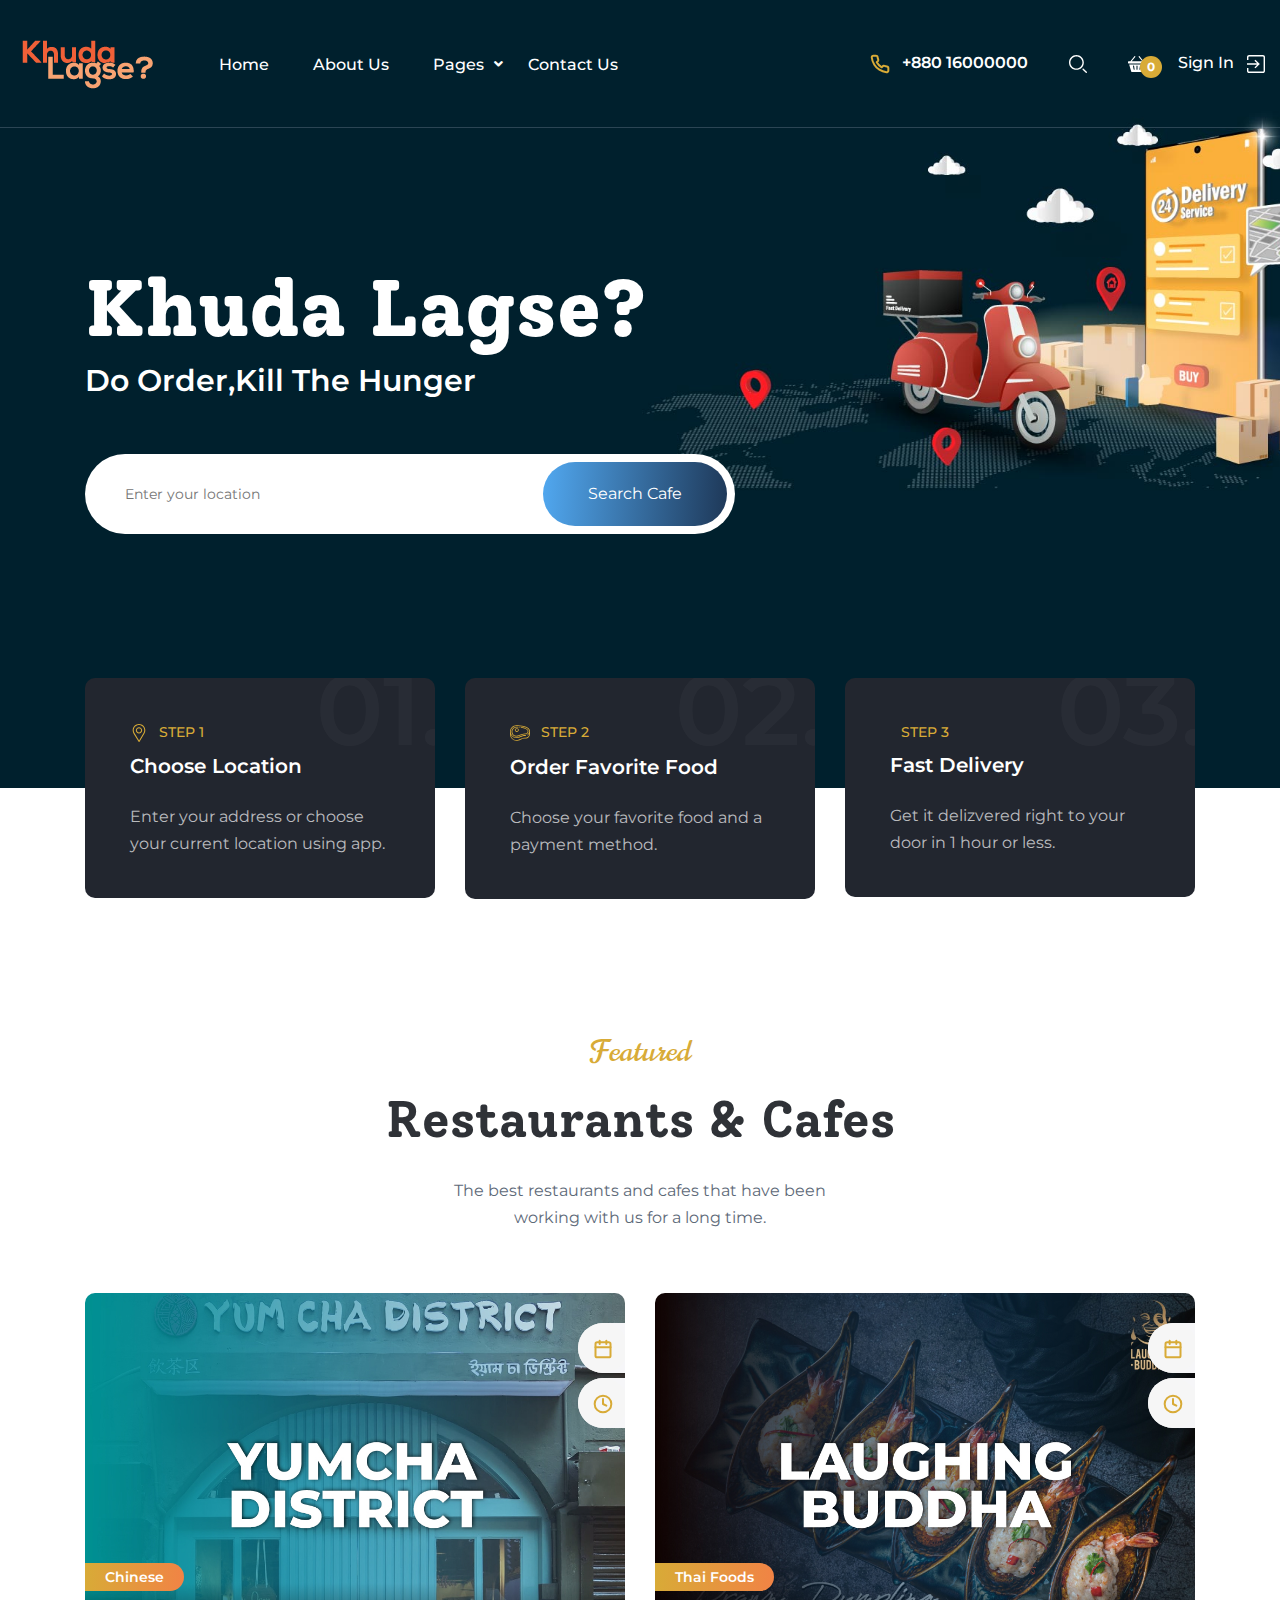
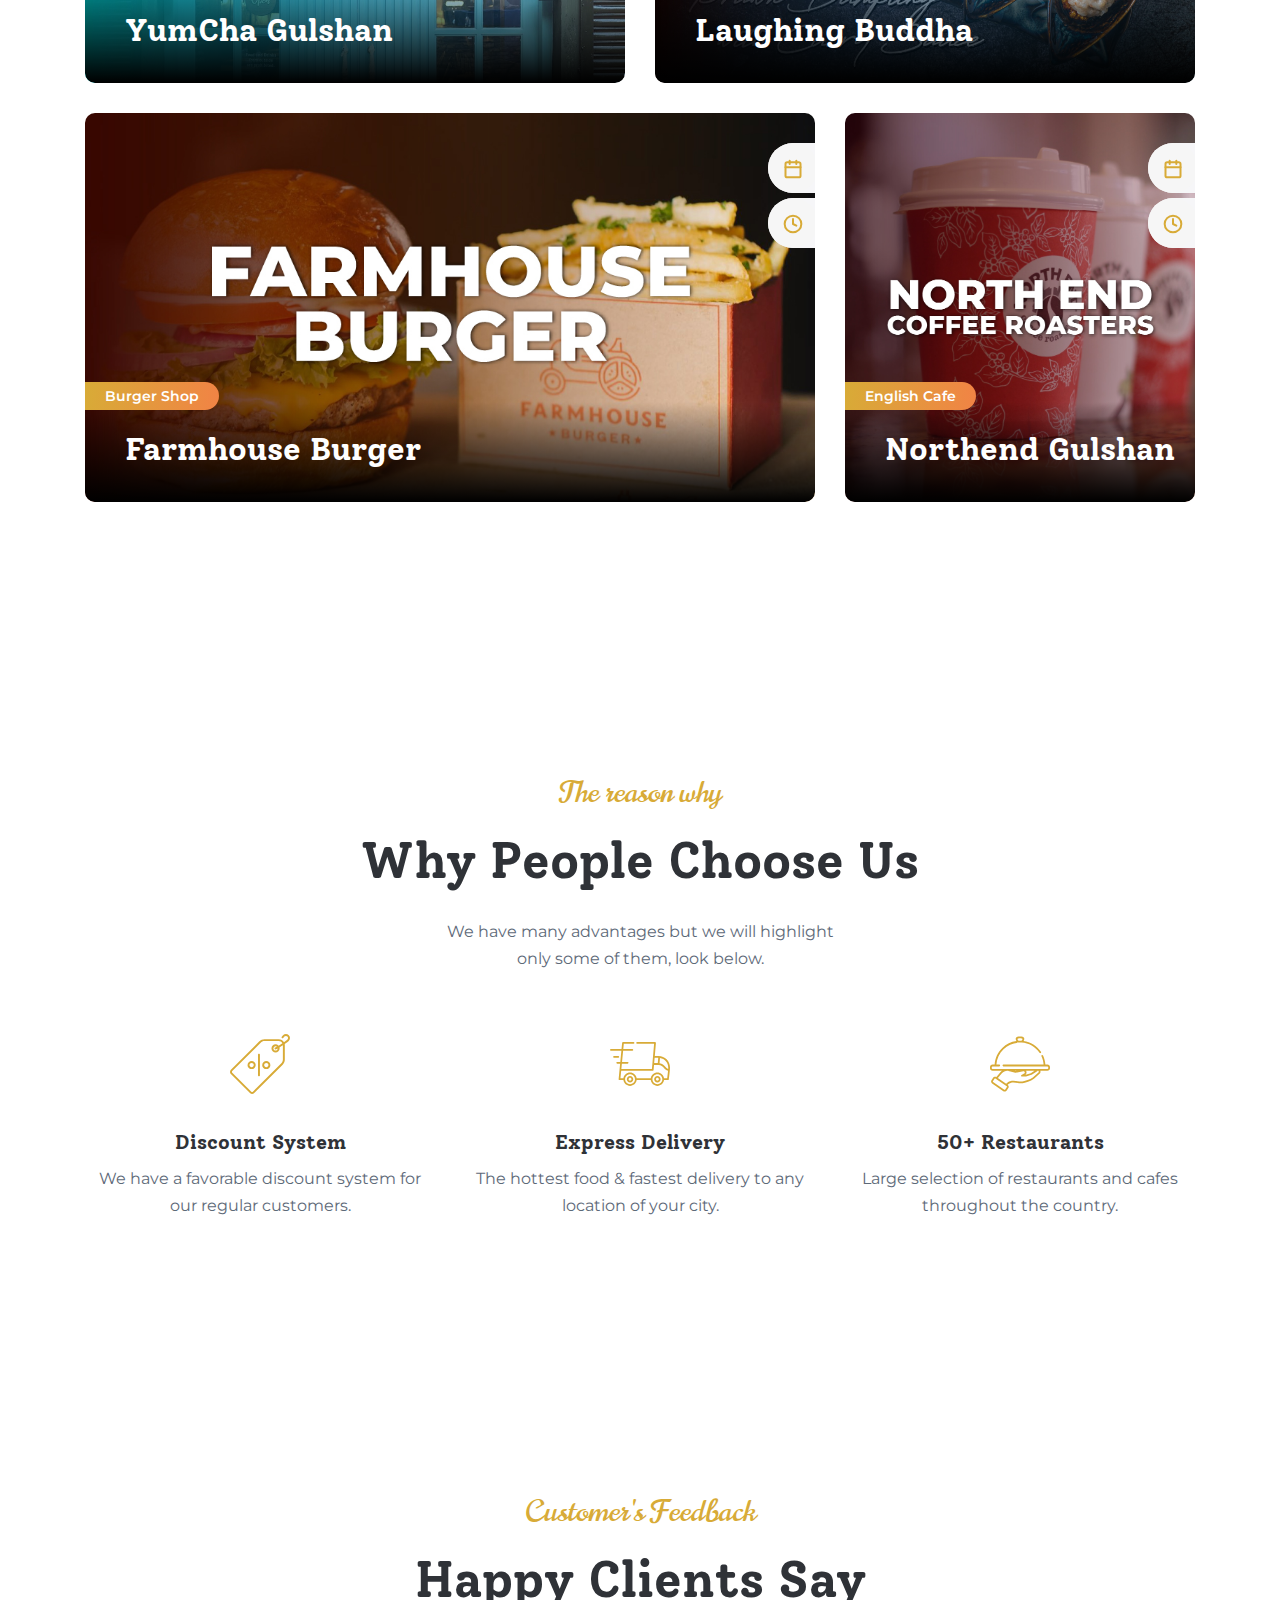
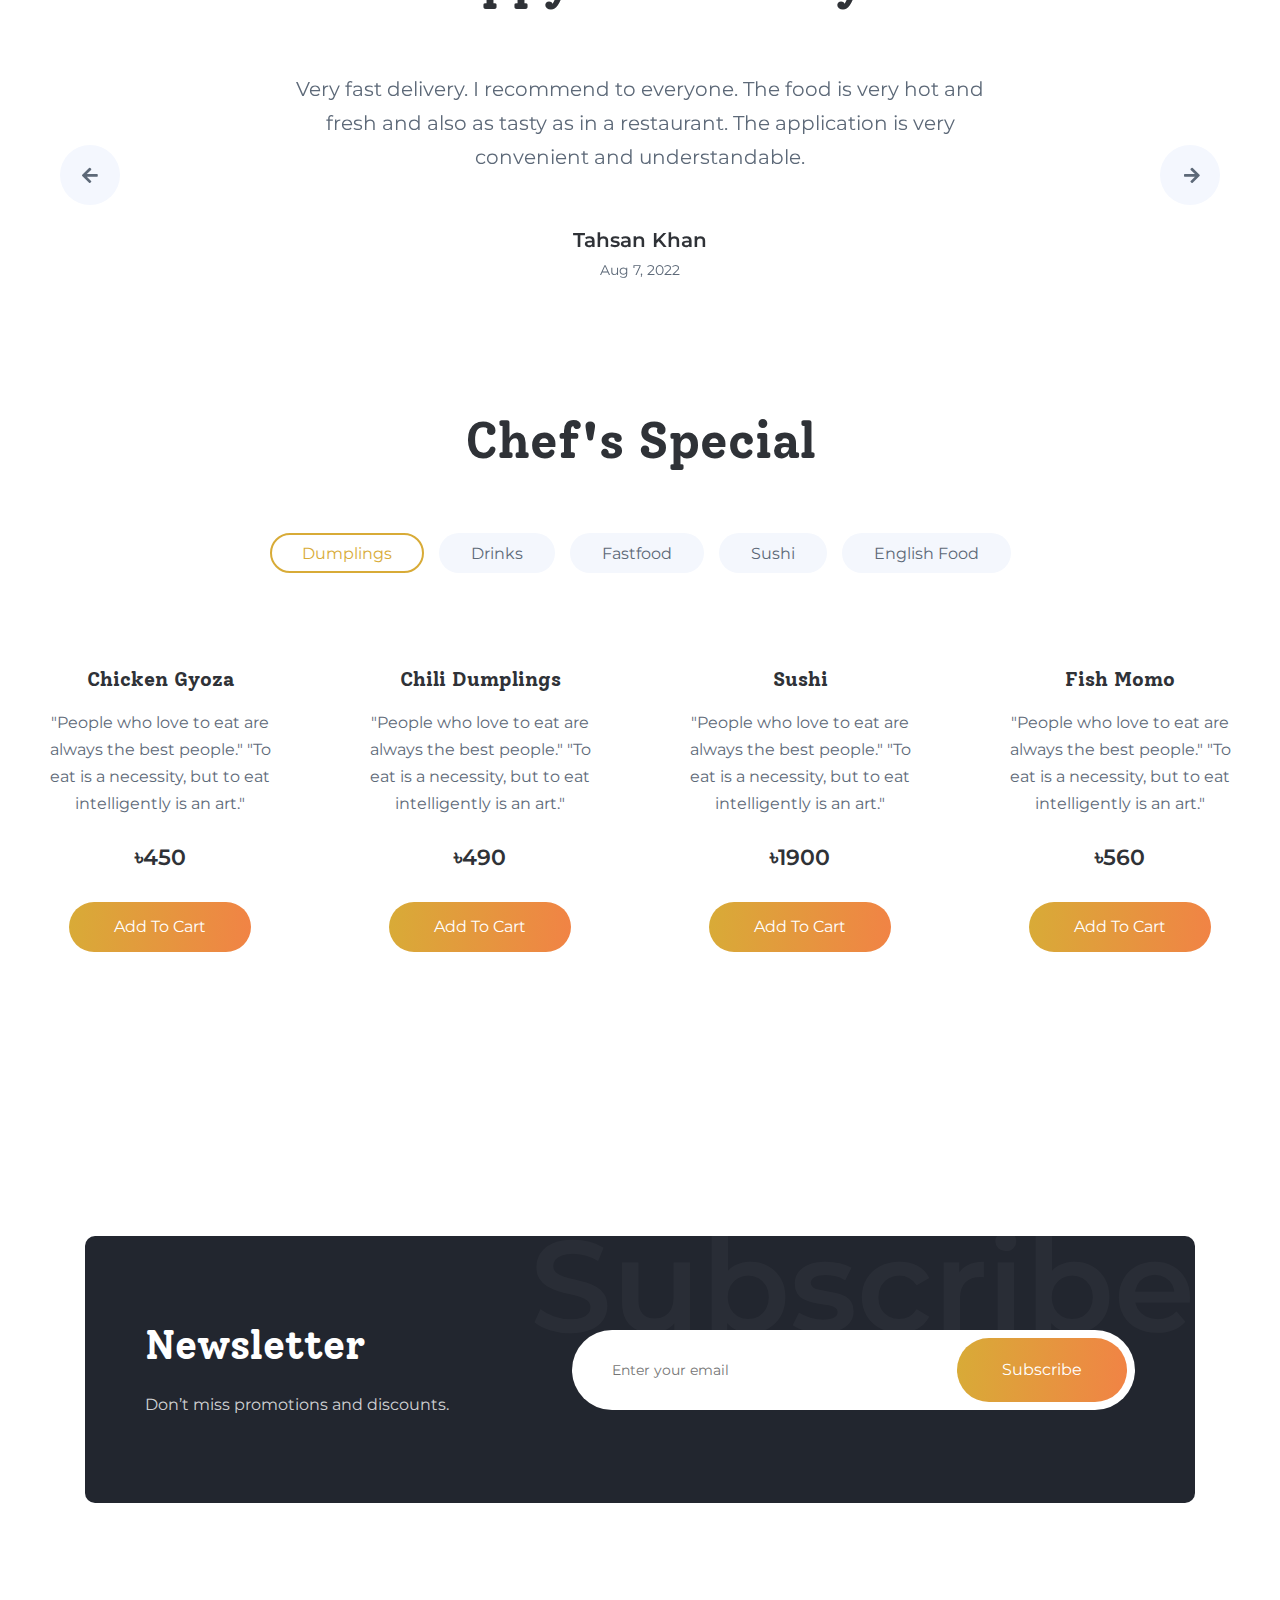
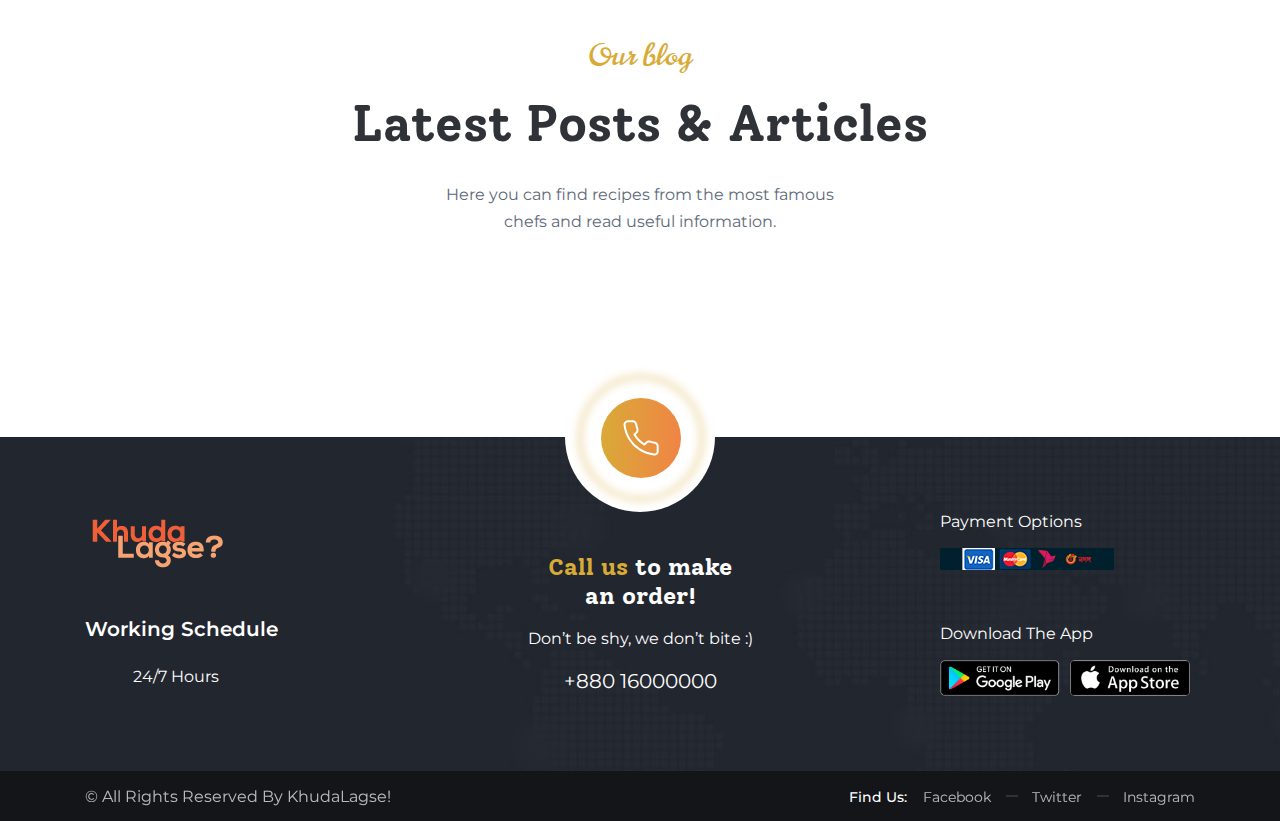
==== index.html @ 6e649bfa "first commit" ====
<!doctype html>
<html lang="en">

<head>
    <meta charset="utf-8">
    <meta http-equiv="x-ua-compatible" content="ie=edge">
    <title>KhudaLagse</title>
    <meta name="keywords" content="" />
    <meta name="viewport" content="width=device-width, initial-scale=1, shrink-to-fit=no">
    <link rel="icon" href="assets/images/favicon.png">
    <link rel="stylesheet" type="text/css" href="assets/css/all.min.css">
    <link rel="stylesheet" type="text/css" href="assets/css/animate.min.css">
    <link rel="stylesheet" type="text/css" href="assets/js/lib/slick/slick.css">
    <link rel="stylesheet" type="text/css" href="assets/js/lib/slick/slick-theme.css">
    <link rel="stylesheet" type="text/css" href="assets/css/flaticon.css">
    <link rel="stylesheet" type="text/css" href="assets/css/style.css">
    <link rel="stylesheet" type="text/css" href="assets/css/responsive.css">
</head>

<body>

    <div class="page-loading">
        <img src="assets/images/loader.gif" alt="" />
    </div>
    <!--page-loading end-->

    <div class="wrapper">

        <header>
            <div class="container-fluid">
                <div class="header-content d-flex flex-wrap align-items-center">
                    <div class="logo">
                        <a href="index.html" title="">
                            <img src="assets/images/logo.png" alt="">
                        </a>
                    </div>
                    <!--logo end-->
                    <nav>
                        <ul>
                            <li><a class="active" href="index.html" title="">Home</a></li>
                            <li><a href="about.html" title="">About Us</a></li>
                            <li><a href="#" title="">Pages</a>
                                <ul>
                                    <li><a href="restaurants.html" title="">Restaurants</a></li>
                                    <li><a href="restaurant-details.html" title="">Restaurant detail</a></li>
                                    <li><a href="cart.html" title="">Cart</a></li>
                                    <li><a href="checkout.html" title="">Checkout</a></li>
                                    <li><a href="faqs.html" title="">FAQs</a></li>
                                </ul>
                            </li>

                            <li><a href="contact.html" title="">Contact Us</a></li>
                        </ul>
                    </nav>
                    <!--navigation end-->
                    <div class="menu-btn">
                        <span class="bar1"></span>
                        <span class="bar2"></span>
                        <span class="bar3"></span>
                    </div>
                    <!--menu-bar end-->
                    <ul class="oth-lnks ml-auto">
                        <li><img src="assets/images/icons/phone.svg" alt="">+880 16000000</li>
                        <li><a href="#" title="" class="search-icon"><img src="assets/images/icons/search.svg"
                                    alt=""></a></li>
                        <li><a href="#" title="" class="cart-ico"><img src="assets/images/icons/cart.svg"
                                    alt=""></a><span class="cart-item-num">0</span></li>
                        <li><a href="sign-in.html" title="" class="cart-ico">Sign in <img
                                    src="assets/images/icons/sign-in.svg" alt=""></a></li>
                    </ul>
                    <!--oth-lnks end-->
                </div>
                <!--header-content end-->
                <div class="search-bar">
                    <div class="container">
                        <form>
                            <input type="text" name="search" placeholder="Search">
                        </form>
                    </div>
                </div>
                <!--search-bar end-->
            </div>
        </header>
        <!--header end-->

        <div class="responsive-mobile-menu">
            <ul>
                <li><a class="active" href="index.html" title="">Home</a></li>
                <li><a href="about.html" title="">About Us</a></li>
                <li><a href="#" title="">Pages</a>
                    <ul>
                        <li><a href="restaurants.html" title="">Restaurants</a></li>
                        <li><a href="restaurant-details.html" title="">Restaurant detail</a></li>
                        <li><a href="cart.html" title="">Cart</a></li>
                        <li><a href="checkout.html" title="">Checkout</a></li>
                        <li><a href="profile.html" title="">My profile</a></li>
                        <li><a href="faqs.html" title="">FAQs</a></li>
                        <li><a href="testimonials.html" title="">Testimonials</a></li>
                        <li><a href="404.html" title="">404</a></li>
                    </ul>
                </li>

                <li><a href="contact.html" title="">Contact Us</a></li>
            </ul>
        </div>
        <!--responsive-mobile-menu end-->

        <section class="main-banner">
            <div class="container">
                <div class="banner-text">
                    <h2>Khuda Lagse?</h2>
                    <span class="semi-bold text-capitalize">Do order,Kill the hunger</span>
                    <form>
                        <input type="text" name="location" class="half-radius" placeholder="Enter your location">
                        <button type="submit" class="btn-default">Search Cafe<span></span></button>
                    </form>
                </div>
                <!--banner-text end-->
            </div>
        </section>
        <!--main-banner end-->

        <section class="services-section">
            <div class="container">
                <div class="services-sec">
                    <div class="row">
                        <div class="col-lg-4 col-md-6 col-sm-6">
                            <div class="service">
                                <h2 class="semi-bold">01.</h2>
                                <span class="text-uppercase"><img src="assets/images/icons/location.svg" alt="">Step
                                    1</span>
                                <h4 class="semi-bold text-capitalize"><a href="#" title="">Choose Location</a></h4>
                                <p>Enter your address or choose your current location using app. </p>
                            </div>
                            <!--service end-->
                        </div>
                        <div class="col-lg-4 col-md-6 col-sm-6">
                            <div class="service">
                                <h2 class="semi-bold">02.</h2>
                                <span class="text-uppercase"><img src="assets/images/icons/meat.svg" alt="">Step
                                    2</span>
                                <h4 class="semi-bold text-capitalize"><a href="#" title="">Order favorite food</a></h4>
                                <p>Choose your favorite food and a payment method.</p>
                            </div>
                            <!--service end-->
                        </div>
                        <div class="col-lg-4 col-md-6 col-sm-6">
                            <div class="service">
                                <h2 class="semi-bold">03.</h2>
                                <span class="text-uppercase"><img src="assets/images/icons/box.svg" alt="">Step 3</span>
                                <h4 class="semi-bold text-capitalize"><a href="#" title="">fast Delivery</a></h4>
                                <p>Get it delizvered right to your door in 1 hour or less.</p>
                            </div>
                            <!--service end-->
                        </div>
                    </div>
                </div>
                <!--services end-->
            </div>
        </section>
        <!--services section end-->

        <section class="sec-block pb-0">
            <div class="container">
                <div class="section-title text-center">
                    <span>Featured</span>
                    <h2 class="text-capitalize">restaurants & Cafes</h2>
                    <p class="mx-auto">The best restaurants and cafes that have been working with us for a long time.
                    </p>
                </div>
                <!--sec-title end-->
                <div class="featured-sec">
                    <div class="row mb-70">
                        <div class="col-md-6">
                            <div class="featured-item">
                                <img src="assets/images/Resturnts/YumCha.jpg" alt="" class="w-100">
                                <ul class="ftz">
                                    <li>
                                        <span>
                                            <svg width="20" height="20" viewBox="0 0 20 20" fill="none"
                                                xmlns="http://www.w3.org/2000/svg">
                                                <path
                                                    d="M15.8333 3.33337H4.16667C3.24619 3.33337 2.5 4.07957 2.5 5.00004V16.6667C2.5 17.5872 3.24619 18.3334 4.16667 18.3334H15.8333C16.7538 18.3334 17.5 17.5872 17.5 16.6667V5.00004C17.5 4.07957 16.7538 3.33337 15.8333 3.33337Z"
                                                    stroke="#D8AB37" stroke-width="2" stroke-linecap="round"
                                                    stroke-linejoin="round" />
                                                <path d="M2.5 8.33337H17.5" stroke="#D8AB37" stroke-width="2"
                                                    stroke-linecap="round" stroke-linejoin="round" />
                                                <path d="M13.3333 1.66663V4.99996" stroke="#D8AB37" stroke-width="2"
                                                    stroke-linecap="round" stroke-linejoin="round" />
                                                <path d="M6.66669 1.66663V4.99996" stroke="#D8AB37" stroke-width="2"
                                                    stroke-linecap="round" stroke-linejoin="round" />
                                            </svg>
                                        </span>
                                        Monday - Sunday
                                    </li>
                                    <li>
                                        <span>
                                            <svg width="20" height="20" viewBox="0 0 20 20" fill="none"
                                                xmlns="http://www.w3.org/2000/svg">
                                                <path
                                                    d="M10 18.3333C14.6024 18.3333 18.3334 14.6023 18.3334 9.99996C18.3334 5.39759 14.6024 1.66663 10 1.66663C5.39765 1.66663 1.66669 5.39759 1.66669 9.99996C1.66669 14.6023 5.39765 18.3333 10 18.3333Z"
                                                    stroke="#D8AB37" stroke-width="2" stroke-linecap="round"
                                                    stroke-linejoin="round" />
                                                <path d="M10 5V10L13.3333 11.6667" stroke="#D8AB37" stroke-width="2"
                                                    stroke-linecap="round" stroke-linejoin="round" />
                                            </svg>
                                        </span>
                                        9:00am - 11:00pm
                                    </li>
                                </ul>
                                <div class="feat-optz">
                                    <span class="text-capitalize">Chinese</span>
                                    <h2 class="text-capitalize"><a href="restaurant-details.html" title="">YumCha
                                            Gulshan</a></h2>
                                </div>
                            </div>
                            <!--featured-item end-->
                        </div>
                        <div class="col-md-6">
                            <div class="featured-item">
                                <img src="assets/images/Resturnts/Laughing-Buddha.jpg" alt="" class="w-100">
                                <ul class="ftz">
                                    <li>
                                        <span>
                                            <svg width="20" height="20" viewBox="0 0 20 20" fill="none"
                                                xmlns="http://www.w3.org/2000/svg">
                                                <path
                                                    d="M15.8333 3.33337H4.16667C3.24619 3.33337 2.5 4.07957 2.5 5.00004V16.6667C2.5 17.5872 3.24619 18.3334 4.16667 18.3334H15.8333C16.7538 18.3334 17.5 17.5872 17.5 16.6667V5.00004C17.5 4.07957 16.7538 3.33337 15.8333 3.33337Z"
                                                    stroke="#D8AB37" stroke-width="2" stroke-linecap="round"
                                                    stroke-linejoin="round" />
                                                <path d="M2.5 8.33337H17.5" stroke="#D8AB37" stroke-width="2"
                                                    stroke-linecap="round" stroke-linejoin="round" />
                                                <path d="M13.3333 1.66663V4.99996" stroke="#D8AB37" stroke-width="2"
                                                    stroke-linecap="round" stroke-linejoin="round" />
                                                <path d="M6.66669 1.66663V4.99996" stroke="#D8AB37" stroke-width="2"
                                                    stroke-linecap="round" stroke-linejoin="round" />
                                            </svg>
                                        </span>
                                        Monday - Sunday
                                    </li>
                                    <li>
                                        <span>
                                            <svg width="20" height="20" viewBox="0 0 20 20" fill="none"
                                                xmlns="http://www.w3.org/2000/svg">
                                                <path
                                                    d="M10 18.3333C14.6024 18.3333 18.3334 14.6023 18.3334 9.99996C18.3334 5.39759 14.6024 1.66663 10 1.66663C5.39765 1.66663 1.66669 5.39759 1.66669 9.99996C1.66669 14.6023 5.39765 18.3333 10 18.3333Z"
                                                    stroke="#D8AB37" stroke-width="2" stroke-linecap="round"
                                                    stroke-linejoin="round" />
                                                <path d="M10 5V10L13.3333 11.6667" stroke="#D8AB37" stroke-width="2"
                                                    stroke-linecap="round" stroke-linejoin="round" />
                                            </svg>
                                        </span>
                                        9:00am - 11:00pm
                                    </li>
                                </ul>
                                <div class="feat-optz">
                                    <span class="text-capitalize">Thai Foods</span>
                                    <h2 class="text-capitalize"><a href="restaurant-details.html" title="">Laughing
                                            Buddha </a></h2>
                                </div>
                            </div>
                            <!--featured-item end-->
                        </div>
                        <div class="col-md-8">
                            <div class="featured-item">
                                <img src="assets/images/Resturnts/FARMHOUSE.jpg" alt="" class="w-100">
                                <ul class="ftz">
                                    <li>
                                        <span>
                                            <svg width="20" height="20" viewBox="0 0 20 20" fill="none"
                                                xmlns="http://www.w3.org/2000/svg">
                                                <path
                                                    d="M15.8333 3.33337H4.16667C3.24619 3.33337 2.5 4.07957 2.5 5.00004V16.6667C2.5 17.5872 3.24619 18.3334 4.16667 18.3334H15.8333C16.7538 18.3334 17.5 17.5872 17.5 16.6667V5.00004C17.5 4.07957 16.7538 3.33337 15.8333 3.33337Z"
                                                    stroke="#D8AB37" stroke-width="2" stroke-linecap="round"
                                                    stroke-linejoin="round" />
                                                <path d="M2.5 8.33337H17.5" stroke="#D8AB37" stroke-width="2"
                                                    stroke-linecap="round" stroke-linejoin="round" />
                                                <path d="M13.3333 1.66663V4.99996" stroke="#D8AB37" stroke-width="2"
                                                    stroke-linecap="round" stroke-linejoin="round" />
                                                <path d="M6.66669 1.66663V4.99996" stroke="#D8AB37" stroke-width="2"
                                                    stroke-linecap="round" stroke-linejoin="round" />
                                            </svg>
                                        </span>
                                        Monday - Sunday
                                    </li>
                                    <li>
                                        <span>
                                            <svg width="20" height="20" viewBox="0 0 20 20" fill="none"
                                                xmlns="http://www.w3.org/2000/svg">
                                                <path
                                                    d="M10 18.3333C14.6024 18.3333 18.3334 14.6023 18.3334 9.99996C18.3334 5.39759 14.6024 1.66663 10 1.66663C5.39765 1.66663 1.66669 5.39759 1.66669 9.99996C1.66669 14.6023 5.39765 18.3333 10 18.3333Z"
                                                    stroke="#D8AB37" stroke-width="2" stroke-linecap="round"
                                                    stroke-linejoin="round" />
                                                <path d="M10 5V10L13.3333 11.6667" stroke="#D8AB37" stroke-width="2"
                                                    stroke-linecap="round" stroke-linejoin="round" />
                                            </svg>
                                        </span>
                                        9:00am - 11:00pm
                                    </li>
                                </ul>
                                <div class="feat-optz">
                                    <span class="text-capitalize">Burger Shop</span>
                                    <h2 class="text-capitalize"><a href="restaurant-details.html" title="">Farmhouse
                                            Burger
                                        </a></h2>
                                </div>
                            </div>
                            <!--featured-item end-->
                        </div>
                        <div class="col-md-4">
                            <div class="featured-item">
                                <img src="assets/images/Resturnts/NORTH-END.jpg" alt="" class="w-100">
                                <ul class="ftz">
                                    <li>
                                        <span>
                                            <svg width="20" height="20" viewBox="0 0 20 20" fill="none"
                                                xmlns="http://www.w3.org/2000/svg">
                                                <path
                                                    d="M15.8333 3.33337H4.16667C3.24619 3.33337 2.5 4.07957 2.5 5.00004V16.6667C2.5 17.5872 3.24619 18.3334 4.16667 18.3334H15.8333C16.7538 18.3334 17.5 17.5872 17.5 16.6667V5.00004C17.5 4.07957 16.7538 3.33337 15.8333 3.33337Z"
                                                    stroke="#D8AB37" stroke-width="2" stroke-linecap="round"
                                                    stroke-linejoin="round" />
                                                <path d="M2.5 8.33337H17.5" stroke="#D8AB37" stroke-width="2"
                                                    stroke-linecap="round" stroke-linejoin="round" />
                                                <path d="M13.3333 1.66663V4.99996" stroke="#D8AB37" stroke-width="2"
                                                    stroke-linecap="round" stroke-linejoin="round" />
                                                <path d="M6.66669 1.66663V4.99996" stroke="#D8AB37" stroke-width="2"
                                                    stroke-linecap="round" stroke-linejoin="round" />
                                            </svg>
                                        </span>
                                        Monday - Sunday
                                    </li>
                                    <li>
                                        <span>
                                            <svg width="20" height="20" viewBox="0 0 20 20" fill="none"
                                                xmlns="http://www.w3.org/2000/svg">
                                                <path
                                                    d="M10 18.3333C14.6024 18.3333 18.3334 14.6023 18.3334 9.99996C18.3334 5.39759 14.6024 1.66663 10 1.66663C5.39765 1.66663 1.66669 5.39759 1.66669 9.99996C1.66669 14.6023 5.39765 18.3333 10 18.3333Z"
                                                    stroke="#D8AB37" stroke-width="2" stroke-linecap="round"
                                                    stroke-linejoin="round" />
                                                <path d="M10 5V10L13.3333 11.6667" stroke="#D8AB37" stroke-width="2"
                                                    stroke-linecap="round" stroke-linejoin="round" />
                                            </svg>
                                        </span>
                                        9:00am - 11:00pm
                                    </li>
                                </ul>
                                <div class="feat-optz">
                                    <span class="text-capitalize">English Cafe</span>
                                    <h2 class="text-capitalize"><a href="restaurant-details.html" title="">Northend
                                            Gulshan </a></h2>
                                </div>
                            </div>
                            <!--featured-item end-->
                        </div>
                    </div>
                    <div class="row text-center">
                        <div class="col-12">
                            <a href="restaurants.html" title="" class="btn-default">View all list <span></span></a>
                        </div>
                    </div>
                </div>
                <!--featured-sec end-->
            </div>
        </section>
        <!--featured-section end-->

        <section class="sec-block">
            <div class="container">
                <div class="section-title text-center">
                    <span>The reason why </span>
                    <h2 class="text-capitalize">why people choose us</h2>
                    <p class="mx-auto">We have many advantages but we will highlight only some of them, look below.</p>
                </div>
                <!--sec-title end-->
                <div class="our-proptz text-center">
                    <div class="row">
                        <div class="col-md-4 col-sm-6">
                            <div class="proptz">
                                <div class="propt-icon">
                                    <img src="assets/images/icons/discount.svg" alt="">
                                </div>
                                <h3 class="semi-bold text-capitalize">discount system</h3>
                                <p>We have a favorable discount system for our regular customers.</p>
                            </div>
                            <!--proptz end-->
                        </div>
                        <div class="col-md-4 col-sm-6">
                            <div class="proptz">
                                <div class="propt-icon">
                                    <img src="assets/images/icons/delivery.svg" alt="">
                                </div>
                                <h3 class="semi-bold text-capitalize">Express Delivery</h3>
                                <p>The hottest food & fastest delivery to any location of your city.</p>
                            </div>
                            <!--proptz end-->
                        </div>
                        <div class="col-md-4 col-sm-6">
                            <div class="proptz">
                                <div class="propt-icon">
                                    <img src="assets/images/icons/food.svg" alt="">
                                </div>
                                <h3 class="semi-bold text-capitalize">50+ restaurants</h3>
                                <p>Large selection of restaurants and cafes throughout the country.</p>
                            </div>
                            <!--proptz end-->
                        </div>
                    </div>
                </div>
                <!--our-proptz end-->
            </div>
        </section>
        <!--our-proptz-section end-->



        <section class="sec-block pb-0">
            <div class="container">
                <div class="section-title text-center">
                    <span>Customer's Feedback </span>
                    <h2 class="text-capitalize">happy clients say</h2>
                </div>
                <!--sec-title end-->
                <div class="testimonials text-center">
                    <div class="testimonial-slide">
                        <p>Very fast delivery. I recommend to everyone. The food is very hot and fresh and also as tasty
                            as in a restaurant. The application is very convenient and understandable.</p>
                        <div class="testimonial-by">
                            <img src="/html/assets/images/Feedback/Tahsan.jpg" alt="">
                            <h4 class="text-capitalize semi-bold">Tahsan Khan</h4>
                            <span>Aug 7, 2022</span>
                        </div>
                    </div>
                    <!--testimonial-slide end-->
                    <div class="testimonial-slide">
                        <p>Very fast delivery. I recommend to everyone. The food is very hot and fresh and also as tasty
                            as in a restaurant. The application is very convenient and understandable.</p>
                        <div class="testimonial-by">
                            <img src="/html/assets/images/Feedback/elon.jpg" alt="">
                            <h4 class="text-capitalize semi-bold">Elon Musk</h4>
                            <span>Aug 2, 2022</span>
                        </div>
                    </div>
                    <!--testimonial-slide end-->
                    <div class="testimonial-slide">
                        <p>Very fast delivery. I recommend to everyone. The food is very hot and fresh and also as tasty
                            as in a restaurant. The application is very convenient and understandable.</p>
                        <div class="testimonial-by">
                            <img src="/html/assets/images/Feedback/food ranger.jpg" alt="">
                            <h4 class="text-capitalize semi-bold">Food Ranger</h4>
                            <span>Aug 1, 2022</span>
                        </div>
                    </div>
                    <!--testimonial-slide end-->
                </div>
                <!--testimonials end-->
            </div>
        </section>

        <section class="sec-block">
            <div class="container-fluid">
                <div class="section-title text-center">

                    <h2 class="text-capitalize">Chef's Special</h2>
                </div>
                <!--sec-title end-->
                <div class="popular-dishes text-center">
                    <div class="options">
                        <div class="option-isotop">
                            <ul id="filter" class="option-set filters-nav" data-option-key="filter">
                                <li><a class="selected" data-option-value=".meat">Dumplings</a></li>
                                <li><a data-option-value=".pizza">Drinks</a></li>
                                <li><a data-option-value=".fastfood">Fastfood</a></li>
                                <li><a data-option-value=".sushi">Sushi</a></li>
                                <li><a data-option-value=".vegitarian">English food</a></li>
                            </ul>
                        </div>
                    </div>
                    <!--options end-->
                    <div class="row">
                        <div class="masonary">
                            <div class="col-lg-3 col-md-6 col-sm-6 meat">
                                <div class="pd-item">
                                    <div class="pd-thumbnail">
                                        <img src="/html/assets/images/Foods/Gyoza.jpg" alt="" class="w-100">
                                    </div>
                                    <h3 class="semi-bold text-capitalize"><a href="restaurant-details.html"
                                            title="">Chicken Gyoza</a> </h3>
                                    <p>"People who love to eat are always the best people." "To eat is a necessity, but
                                        to eat intelligently is an art."
                                    </p>
                                    <strong class="semi-bold">৳450</strong>
                                    <a href="cart.html" title=""
                                        class="btn-default gradient-bg half-radius height-2">Add to cart
                                        <span></span></a>
                                </div>
                            </div>
                            <div class="col-lg-3 col-md-6 col-sm-6 meat">
                                <div class="pd-item">
                                    <div class="pd-thumbnail">
                                        <img src="/html/assets/images/Foods/Chilli Dumplings.jpg" alt="" class="w-100">
                                    </div>
                                    <h3 class="semi-bold text-capitalize"><a href="restaurant-details.html"
                                            title="">Chili Dumplings </a></h3>
                                    <p>"People who love to eat are always the best people." "To eat is a necessity, but
                                        to eat intelligently is an art."</p>
                                    <strong class="semi-bold">৳490</strong>
                                    <a href="cart.html" title=""
                                        class="btn-default gradient-bg half-radius height-2">Add to cart
                                        <span></span></a>
                                </div>
                            </div>
                            <div class="col-lg-3 col-md-6 col-sm-6 meat">
                                <div class="pd-item">
                                    <div class="pd-thumbnail">
                                        <img src="/html/assets/images/Foods/Sushi.jpg" alt="" class="w-100">
                                    </div>
                                    <h3 class="semi-bold text-capitalize"><a href="restaurant-details.html"
                                            title="">Sushi</a> </h3>
                                    <p>"People who love to eat are always the best people." "To eat is a necessity, but
                                        to eat intelligently is an art."</p>
                                    <strong class="semi-bold">৳1900</strong>
                                    <a href="cart.html" title=""
                                        class="btn-default gradient-bg half-radius height-2">Add to cart
                                        <span></span></a>
                                </div>
                            </div>
                            <div class="col-lg-3 col-md-6 col-sm-6 meat">
                                <div class="pd-item">
                                    <div class="pd-thumbnail">
                                        <img src="/html/assets/images/Foods/momo.jpg" alt="" class="w-100">
                                    </div>
                                    <h3 class="semi-bold text-capitalize"><a href="restaurant-details.html"
                                            title="">Fish Momo</a> </h3>
                                    <p>"People who love to eat are always the best people." "To eat is a necessity, but
                                        to eat intelligently is an art."</p>
                                    <strong class="semi-bold">৳560</strong>
                                    <a href="cart.html" title=""
                                        class="btn-default gradient-bg half-radius height-2">Add to cart
                                        <span></span></a>
                                </div>
                            </div>
                            <div class="col-lg-3 col-md-6 col-sm-6 sushi fastfood">
                                <div class="pd-item">
                                    <div class="pd-thumbnail">
                                        <img src="/html/assets/images/Foods/Frappe.jpg" alt="" class="w-100">
                                    </div>
                                    <h3 class="semi-bold text-capitalize"><a href="restaurant-details.html"
                                            title="">Frappe</a> </h3>
                                    <p>"People who love to eat are always the best people." "To eat is a necessity, but
                                        to eat intelligently is an art."</p>
                                    <strong class="semi-bold">৳710</strong>
                                    <a href="cart.html" title=""
                                        class="btn-default gradient-bg half-radius height-2">Add to cart
                                        <span></span></a>
                                </div>
                            </div>
                            <div class="col-lg-3 col-md-6 col-sm-6 vegitarian fastfood">
                                <div class="pd-item">
                                    <div class="pd-thumbnail">
                                        <img src="/html/assets/images/Foods/croissant.jpg" alt="" class="w-100">
                                    </div>
                                    <h3 class="semi-bold text-capitalize"><a href="restaurant-details.html" title="">Top
                                            Croissant</a> </h3>
                                    <p>"People who love to eat are always the best people." "To eat is a necessity, but
                                        to eat intelligently is an art."</p>
                                    <strong class="semi-bold">৳320</strong>
                                    <a href="cart.html" title=""
                                        class="btn-default gradient-bg half-radius height-2">Add to cart
                                        <span></span></a>
                                </div>
                            </div>
                            <div class="col-lg-3 col-md-6 col-sm-6 sushi pizza vegitarian">
                                <div class="pd-item">
                                    <div class="pd-thumbnail">
                                        <img src="/html/assets/images/Foods/Frappe.jpg" alt="" class="w-100">
                                    </div>
                                    <h3 class="semi-bold text-capitalize"><a href="restaurant-details.html"
                                            title="">Frappe</a> </h3>
                                    <p>"People who love to eat are always the best people." "To eat is a necessity, but
                                        to eat intelligently is an art."</p>
                                    <strong class="semi-bold">৳620</strong>
                                    <a href="cart.html" title=""
                                        class="btn-default gradient-bg half-radius height-2">Add to cart
                                        <span></span></a>
                                </div>

                            </div>
                            <div class="col-lg-3 col-md-6 col-sm-6 sushi pizza vegitarian">
                                <div class="pd-item">
                                    <div class="pd-thumbnail">
                                        <img src="/html/assets/images/Foods/oreo.jpg" alt="" class="w-100">
                                    </div>
                                    <h3 class="semi-bold text-capitalize"><a href="restaurant-details.html"
                                            title="">Oreo Shake</a> </h3>
                                    <p>"People who love to eat are always the best people." "To eat is a necessity, but
                                        to eat intelligently is an art."</p>
                                    <strong class="semi-bold">৳490</strong>
                                    <a href="cart.html" title=""
                                        class="btn-default gradient-bg half-radius height-2">Add to cart
                                        <span></span></a>
                                </div>


                            </div>
                            <div class="col-lg-3 col-md-6 col-sm-6 sushi pizza vegitarian">
                                <div class="pd-item">
                                    <div class="pd-thumbnail">
                                        <img src="/html/assets/images/Foods/mocktail.jpg" alt="" class="w-100">
                                    </div>
                                    <h3 class="semi-bold text-capitalize"><a href="restaurant-details.html"
                                            title="">Mocktail</a> </h3>
                                    <p>"People who love to eat are always the best people." "To eat is a necessity, but
                                        to eat intelligently is an art."</p>
                                    <strong class="semi-bold">৳990</strong>
                                    <a href="cart.html" title=""
                                        class="btn-default gradient-bg half-radius height-2">Add to cart
                                        <span></span></a>
                                </div>


                            </div>



                            <!--masonary end-->
                        </div>
                    </div>
                    <!--popular-dishes end-->
                </div>
        </section>

        <section class="sec-block pb-0">
            <div class="container">
                <div class="newsletter-sec">
                    <div class="row align-items-center">
                        <div class="col-lg-4">
                            <div class="newsletter-text">
                                <h2>Newsletter</h2>
                                <p>Don’t miss promotions and discounts.</p>
                            </div>
                            <!--newsletter-text end-->
                        </div>
                        <div class="col-lg-8">
                            <form>
                                <input type="email" name="email" class="half-radius" placeholder="Enter your email">
                                <button type="submit" class="btn-default">Subscribe <span></span></button>
                            </form>
                        </div>
                    </div>
                    <h4 class="section_title">Subscribe</h4>
                </div>
                <!--newsletter-sec end-->
            </div>
        </section>
        <!--newsletter end-->

        <section class="sec-block">
            <div class="container">
                <div class="section-title text-center">
                    <span>Our blog </span>
                    <h2 class="text-capitalize">Latest posts & articles</h2>
                    <p class="mx-auto">Here you can find recipes from the most famous chefs and read useful information.
                    </p>
                </div>
                <!--sec-title end-->

            </div>
    </div>
    </div>
    <!--blog-posts end-->
    </div>
    </section>

    <footer>
        <div class="top-footer">
            <div class="fixed-bg bg3"></div>
            <div class="phone-div">
                <div class="border-circle">
                    <div class="phone-circle">
                        <a href="#" title="" class="ext-link"></a>
                        <svg width="40" height="40" viewBox="0 0 20 20" fill="none" xmlns="http://www.w3.org/2000/svg">
                            <path
                                d="M18.3333 14.1V16.6C18.3343 16.8321 18.2867 17.0618 18.1937 17.2745C18.1008 17.4871 17.9644 17.678 17.7934 17.8349C17.6224 17.9918 17.4205 18.1113 17.2006 18.1856C16.9808 18.26 16.7478 18.2876 16.5167 18.2667C13.9523 17.9881 11.4891 17.1118 9.32498 15.7084C7.31151 14.4289 5.60443 12.7218 4.32498 10.7084C2.91663 8.53436 2.04019 6.05919 1.76665 3.48336C1.74583 3.25291 1.77321 3.02066 1.84707 2.80138C1.92092 2.5821 2.03963 2.3806 2.19562 2.20971C2.35162 2.03882 2.54149 1.90228 2.75314 1.80879C2.9648 1.7153 3.1936 1.66691 3.42499 1.66669H5.92498C6.32941 1.66271 6.72148 1.80592 7.02812 2.06964C7.33476 2.33335 7.53505 2.69956 7.59165 3.10002C7.69717 3.90008 7.89286 4.68563 8.17498 5.44169C8.2871 5.73996 8.31137 6.06412 8.24491 6.37576C8.17844 6.6874 8.02404 6.97345 7.79998 7.20002L6.74165 8.25836C7.92795 10.3446 9.65536 12.0721 11.7417 13.2584L12.8 12.2C13.0266 11.976 13.3126 11.8216 13.6242 11.7551C13.9359 11.6886 14.26 11.7129 14.5583 11.825C15.3144 12.1071 16.0999 12.3028 16.9 12.4084C17.3048 12.4655 17.6745 12.6694 17.9388 12.9813C18.203 13.2932 18.3435 13.6913 18.3333 14.1Z"
                                stroke="#fff" stroke-width="1" stroke-linecap="round" stroke-linejoin="round" />
                        </svg>
                    </div>
                </div>
            </div>
            <div class="container">
                <div class="row align-items-center">
                    <div class="col-lg-3 col-md-6">
                        <div class="widget widget-about">
                            <img src="assets/images/logo.png" alt="">
                            <h4>Working schedule</h4>
                            <p> &emsp;&emsp;&emsp;24/7 Hours</p>
                        </div>
                        <!--widget-about end-->
                    </div>
                    <div class="col-lg-6 col-md-6">
                        <div class="widget widget-contact text-center">
                            <h2><span>Call us</span> to make an order!</h2>
                            <p>Don’t be shy, we don’t bite :)</p>
                            <strong>+880 16000000</strong>
                        </div>
                        <!--widget-contact end-->
                    </div>
                    <div class="col-lg-3 col-md-6">
                        <div class="widget widget-payment">
                            <div class="wid-payment">
                                <h4>Payment Options</h4>
                                <img src="assets/images/imgs.png" alt="">
                            </div>
                            <div class="wid-payment">
                                <h4>Download the app</h4>
                                <ul>
                                    <li><a href="#" title=""><img src="assets/images/btn1.png" alt=""></a></li>
                                    <li><a href="#" title=""><img src="assets/images/btn2.png" alt=""></a></li>
                                </ul>
                            </div>
                        </div>
                        <!--widget-payment end-->
                    </div>
                </div>
            </div>
        </div>
        <div class="bottom-footer">
            <div class="container">
                <div class="row align-items-center">
                    <div class="col-lg-6">
                        <div class="copyright">
                            <p>© All Rights Reserved By KhudaLagse!</p>
                        </div>
                        <!--copyright end-->
                    </div>
                    <div class="col-lg-6">
                        <div class="find-us text-right">
                            <h5>Find us:</h5>
                            <ul class="social-links-text">
                                <li><a href="#" title="">Facebook</a></li>
                                <li><a href="#" title="">Twitter</a></li>
                                <li><a href="#" title="">Instagram</a></li>
                            </ul>
                        </div>
                        <!--find-us end-->
                    </div>
                </div>
            </div>
        </div>
    </footer>
    <!--footer end-->

    </div>
    <!--wrapper end-->


    <script src="assets/js/jquery.min.js"></script>
    <script src="assets/js/bootstrap.min.js"></script>
    <script src="assets/js/lib/slick/slick.js"></script>
    <script src="assets/js/isotope.js"></script>
    <script src="assets/js/scripts.js"></script>

</body>

</html>
---- assets/css/flaticon.css ----
/*
  	Flaticon icon font: Flaticon
  	Creation date: 03/08/2020 16:25
  	*/

@font-face {
  font-family: "Flaticon";
  src: url("../webfonts/Flaticon.eot");
  src: url("../webfonts/Flaticon.eot?#iefix") format("embedded-opentype"),
       url("../webfonts/Flaticon.woff2") format("woff2"),
       url("../webfonts/Flaticon.woff") format("woff"),
       url("../webfonts/Flaticon.ttf") format("truetype"),
       url("../webfonts/Flaticon.svg#Flaticon") format("svg");
  font-weight: normal;
  font-style: normal;
}

@media screen and (-webkit-min-device-pixel-ratio:0) {
  @font-face {
    font-family: "Flaticon";
    src: url("../webfonts/Flaticon.svg#Flaticon") format("svg");
  }
}

[class^="flaticon-"]:before, [class*=" flaticon-"]:before,
[class^="flaticon-"]:after, [class*=" flaticon-"]:after {   
  font-family: Flaticon;
  font-size: 20px;
  font-style: normal;
}

.flaticon-pin:before { content: "\f100"; }
.flaticon-clock:before { content: "\f101"; }
.flaticon-phone:before { content: "\f102"; }
.flaticon-email:before { content: "\f103"; }
.flaticon-eye:before { content: "\f104"; }
.flaticon-send:before { content: "\f105"; }
.flaticon-search:before { content: "\f106"; }
.flaticon-close:before { content: "\f107"; }
---- assets/css/style.css ----
@charset "UTF-8";
/* ==========================================================================
                                FONTS
============================================================================= */
@import url("https://fonts.googleapis.com/css2?family=Montserrat:ital,wght@0,100;0,200;0,300;0,400;0,500;0,600;0,700;0,800;0,900;1,100;1,200;1,300;1,400;1,500;1,600;1,700;1,800;1,900&family=Norican&family=Solway:wght@300;400;500;700;800&display=swap");
@import 'bootstrap.min.css';

/*===================== TABLE OF CONTENT =======================

1 - UNIQUE HOMEPAGE 
2 - RESET CSS
3 - ABOUT US
4 - 2 DIFFERENT BLOG PAGES
5 - BLOG DETAILS PAGE
6 - CART PAGE
7 - CHECKOUT PAGE
8 - RESTAURANT PAGE
9 - RESTAURANT DETAILS PAGE
10 - TESTIMONIALS
11 - FAQs
12 - 404

=============================================================*/
/* ==========================================================================
                                RESET CSS
============================================================================= */
html,
body,
div,
span,
applet,
object,
iframe,
h1,
h2,
h3,
h4,
h5,
h6,
p,
blockquote,
pre,
a,
abbr,
acronym,
address,
big,
cite,
code,
del,
dfn,
em,
img,
ins,
kbd,
q,
s,
samp,
small,
strike,
strong,
sub,
sup,
tt,
var,
b,
u,
i,
center,
dl,
dt,
dd,
ol,
ul,
li,
fieldset,
form,
label,
legend,
table,
caption,
tbody,
tfoot,
thead,
tr,
th,
td,
article,
aside,
canvas,
details,
embed,
figure,
figcaption,
footer,
header,
hgroup,
menu,
nav,
output,
ruby,
section,
summary,
time,
mark,
audio,
video {
  margin: 0;
  padding: 0;
  border: 0;
  font-size: 100%;
  font: inherit;
  vertical-align: baseline;
}

/* HTML5 display-role reset for older browsers */
article,
aside,
details,
figcaption,
figure,
footer,
header,
hgroup,
menu,
nav,
section {
  display: block;
}

body {
  font-family: "Montserrat", sans-serif;
  color: #aeb4b6;
  font-size: 16px;
  font-weight: 400;
  overflow-x: hidden;
  position: relative;
}

body.no-scroll {
  overflow-y: hidden;
}

button {
  cursor: pointer;
  border: 0;
}

button:focus {
  outline: none;
}

img {
  vertical-align: middle;
  height: auto;
}

a:focus,
a:hover {
  text-decoration: none;
}

ul {
  padding: 0;
  margin: 0;
}

li {
  list-style: none;
}

h1,
h2,
h3 {
  font-family: "Solway", serif;
}

p {
  font-size: 16px;
  line-height: 27px;
  color: #5D6978;
}

section {
  display: block;
  position: relative;
}

select:focus {
  outline: none;
  -webkit-box-shadow: none;
  box-shadow: none;
}

input:focus,
textarea:focus {
  outline: none;
  box-shadow: inherit;
}

a {
  color: inherit;
}

a:hover {
  color: inherit;
}

a {
  -webkit-transition: all 0.4s ease-in-out;
  -ms-transition: all 0.4s ease-in-out;
  transition: all 0.4s ease-in-out;
}

.sec-block {
  padding: 140px 0;
}

.sec-block-large {
  padding: 155px 0;
}

.fixed-bg {
  position: absolute;
  top: 0;
  left: 0;
  width: 100%;
  height: 100%;
  background-size: cover;
  background-repeat: no-repeat;
  z-index: -1;
}

.bg1 {
  background-image: url(https://via.placeholder.com/1920x838);
}

.bg2 {
  background-image: url(../images/resources/bg2.jpg);
}

.bg3 {
  background-image: url(../images/resources/bg3.jpg);
}

.bg4 {
  background-image: url(../images/resources/bg4.jpg);
}

a {
  -webkit-transition: all 0.4s ease-in-out;
  -ms-transition: all 0.4s ease-in-out;
  transition: all 0.4s ease-in-out;
}

h1,
h2 {
  font-family: "Solway", serif;
  font-weight: 700;
  color: #2F3237;
}

a:hover {
  color: #D8AB37;
}

.text-capitalize {
  text-transform: capitalize;
}

.text-uppercase {
  text-transform: uppercase;
}

.semi-bold {
  font-weight: 600;
}

.half-radius {
  border-radius: 50px;
}

.btn-default {
  display: inline-block;
  background: linear-gradient(rgb(236, 97, 32) rgb(247, 220, 67));
  height: 64px;
  line-height: 64px;
  padding: 0 45px;
  overflow: hidden;
  font-size: 16px;
  position: relative;
  color: #fff;
  -webkit-border-radius: 50px;
  -ms-border-radius: 50px;
  border-radius: 50px;
  z-index: 1;
  text-transform: capitalize;
}

.btn-default:hover {
  color: #fff;
}

.btn-default.gradient-bg {
  background: linear-gradient(93.93deg, #D8AB37 0%, #F18345 100%);
}

.btn-default.height-2 {
  height: 50px;
  line-height: 50px;
}

.btn-default>span {
  position: absolute;
  display: block;
  width: 0;
  height: 0;
  border-radius: 50px;
  opacity: 0.15;
  background: #fff;
  -webkit-transition: width 0.5s ease-in-out, height 0.5s ease-in-out;
  -ms-transition: width 0.5s ease-in-out, height 0.5s ease-in-out;
  -o-transition: width 0.5s ease-in-out, height 0.5s ease-in-out;
  transition: width 0.5s ease-in-out, height 0.5s ease-in-out;
  -webkit-transform: translate(-50%, -50%);
  transform: translate(-50%, -50%);
  z-index: -1;
}

.btn-default:hover>span {
  width: 40rem;
  height: 40rem;
}

.mb-70 {
  margin-bottom: 70px;
}

.fixed-bg {
  position: absolute;
  top: 0;
  left: 0;
  width: 100%;
  height: 100%;
  background-repeat: no-repeat;
  background-size: cover;
  z-index: -1;
}

.bg1 {
  background-image: url(https://via.placeholder.com/1920x838);
}

.bg2 {
  background-image: url(../images/bg2.jpg);
}

.bg3 {
  background-image: url(../images/footer-bg.jpg);
}

.bg4 {
  background-image: url(../images/Resturnts/cover.jpg)
}

.slick-slide {
  outline: none;
}

.slick-prev,
.slick-next {
  width: 60px;
  height: 60px;
  line-height: 60px;
  background-color: #f4f7fe;
  border-radius: 50%;
  text-align: center;
  z-index: 99;
  -webkit-transition: all 0.4s ease-in-out;
  -ms-transition: all 0.4s ease-in-out;
  transition: all 0.4s ease-in-out;
  border: 2px solid transparent;
}

.slick-prev:before,
.slick-next:before {
  font-family: "Font Awesome 5 Free";
  color: #5D6978;
  position: absolute;
  top: 50%;
  -webkit-transition: all 0.4s ease-in-out;
  -ms-transition: all 0.4s ease-in-out;
  transition: all 0.4s ease-in-out;
  font-weight: 900;
  left: 50%;
  -webkit-transform: translate(-50%, -50%);
  -ms-transform: translate(-50%, -50%);
  transform: translate(-50%, -50%);
  font-size: 18px;
}

.slick-prev:hover,
.slick-next:hover {
  background-color: #fff;
  border-color: #D8AB37;
}

.slick-prev:hover:before,
.slick-next:hover:before {
  color: #D8AB37;
}

.slick-prev:before {
  content: "";
}

.slick-next:before {
  content: "";
  margin-left: 2px;
}

.container-fluid {
  padding: 0 30px;
}

.arrow {
  position: absolute;
  bottom: 40px;
  right: 40px;
  width: 60px;
  height: 60px;
  line-height: 60px;
  border-radius: 50%;
  border: 1px solid #fff;
  text-align: center;
}

.mt-40 {
  margin-top: 4.35rem;
}

.form-group {
  margin-bottom: 20px;
}

.form-group label {
  color: #2F3237;
  font-size: 16px;
  font-weight: 600;
  margin-bottom: 14px;
}

.form-group .form-control {
  width: 100%;
  height: 60px;
  color: #5D6978;
  border: 1px solid #D6DDEF;
  padding: 0 30px;
  font-size: 14px;
  -webkit-border-radius: 50px;
  -ms-border-radius: 50px;
  border-radius: 50px;
}

.form-group textarea {
  width: 100%;
  height: 120px;
  color: #5D6978;
  border: 1px solid #D6DDEF;
  padding: 19px 30px;
  font-size: 14px;
  border-radius: 20px;
  vertical-align: top;
}

.pr-100 {
  padding-right: 100px;
}

.clearfix {
  clear: both;
}

.rating {
  display: inline-block;
}

.rating li {
  display: inline-block;
  cursor: pointer;
  padding: 0 !important;
}

.rating li:before {
  display: none;
}

.rating li i {
  font-size: 12px;
  color: #D8AB37;
}

.ul-list li {
  display: inline-block;
  padding: 0 16px 0 22px;
  position: relative;
}

.ul-list li:before {
  content: "";
  position: absolute;
  top: 50%;
  left: 100%;
  width: 12px;
  height: 1px;
  background-color: #eaeff5;
}

.ul-list li:first-child {
  padding-left: 0;
}

.ul-list li:last-child {
  padding-right: 0;
}

.ul-list li:last-child:before {
  display: none;
}

.ul-list li a {
  display: inline-block;
  color: #5D6978;
  font-size: 14px;
}

.contact-us-section>h2 {
  font-size: 40px;
  text-transform: capitalize;
  margin-bottom: 30px;
}

.contact-us-section.v2 .row {
  margin: 0 -10px;
}

.contact-us-section.v2 .row .col-md-4,
.contact-us-section.v2 .row .col-md-12 {
  padding: 0 10px;
}

.btn-default2 {
  display: inline-block;
  color: #D8AB37;
  font-weight: 600;
  font-size: 14px;
  text-transform: capitalize;
}

.btn-default2 i {
  margin-right: 10px;
}

.opacity-0 {
  opacity: 0;
}

.mt-40 {
  margin-top: 40px;
}

.failed,
.text-info {
  background: #D8AB37;
  color: #fff;
  padding: 15px 20px;
}

.response .text-info {
  color: #fff !important;
}

.response .text-info img {
  position: relative;
  top: -2px;
  margin-right: 10px;
}

.response {
  position: relative;
  top: -20px;
}

.page-loading {
  position: fixed;
  top: 0;
  left: 0;
  width: 100%;
  height: 100%;
  background-color: #fff;
  z-index: 9999;
}

.page-loading img {
  position: absolute;
  top: 50%;
  left: 50%;
  transform: translate(-50%, -50%);
}

header {
  position: absolute;
  top: 0;
  width: 100%;
  left: 0;
  z-index: 100;
  border-bottom: 1px solid rgba(214, 221, 239, 0.2);
}

header .container-fluid {
  padding: 0 80px;
}

header .logo {
  flex: 0 0 144px;
  max-width: 144px;
}

header .header-content {
  position: relative;
}

header nav {
  padding-left: 100px;
}

header nav ul li {
  display: inline-block;
  margin-right: 47px;
  position: relative;
}

header nav ul li:hover>ul {
  opacity: 1;
  visibility: visible;
  -webkit-transform: translateY(0);
  -ms-transform: translateY(0);
  transform: translateY(0);
}

header nav ul li a {
  display: inline-block;
  color: #FFFFFF;
  font-size: 16px;
  font-weight: 500;
  text-transform: capitalize;
  position: relative;
  padding: 55px 10px 53px 0;
}

header nav ul li a:before {
  content: "";
  position: absolute;
  top: 50%;
  left: 100%;
  color: #fff;
  font-size: 14px;
  font-family: "Font Awesome 5 Free";
  font-weight: 900;
  -webkit-transform: translateY(-50%);
  -ms-transform: translateY(-50%);
  transform: translateY(-50%);
  opacity: 0;
  visibility: hidden;
}

header nav ul li a:after {
  position: absolute;
  top: 18px;
  left: 50%;
  width: 23px;
  height: 32px;
  background-repeat: no-repeat;
  -webkit-transform: translateX(-50%);
  -ms-transform: translateX(-50%);
  transform: translateX(-50%);
  opacity: 0;
  visibility: hidden;
}

header nav ul li a.active:after {
  opacity: 1;
  visibility: visible;
}

header nav ul li.menu-has-items>a:before {
  opacity: 1;
  visibility: visible;
}

header nav ul li ul {
  position: absolute;
  top: 100%;
  left: -30px;
  width: 264px;
  background-color: #fff;
  border-radius: 10px;
  padding: 25px 0 23px;
  opacity: 0;
  visibility: hidden;
  transition: all 0.4s ease-in-out;
  -webkit-transform: translateY(25px);
  -ms-transform: translateY(25px);
  transform: translateY(25px);
  -webkit-box-shadow: 0 0 10px rgba(0, 0, 0, 0.15);
  -ms-box-shadow: 0 0 10px rgba(0, 0, 0, 0.15);
  box-shadow: 0 0 10px rgba(0, 0, 0, 0.15);
}

header nav ul li ul:before {
  content: "";
  position: absolute;
  top: -10px;
  left: 45px;
  border-top: 20px solid #fff;
  border-right: 20px solid transparent;
  transform: rotate(45deg);
}

header nav ul li ul li {
  display: block;
  margin-right: 0;
  padding: 0;
}

header nav ul li ul li a {
  display: block;
  color: #5D6978;
  font-size: 16px;
  padding: 12px 40px 14px;
  font-weight: 500;
}

header nav ul li ul li a:before,
header nav ul li ul li a:after {
  display: none;
}

header nav ul li ul li a:hover {
  background-color: #5d6979;
  color: #fff;
}

header .oth-lnks li {
  display: inline-block;
  color: #fff;
  font-size: 20px;
  text-transform: capitalize;
  font-weight: 600;
  margin-right: 41px;
  position: relative;
}

header .oth-lnks li:last-child {
  margin-right: 0;
}

header .oth-lnks li>img {
  margin: 0 12px;
  display: inline-block;
}

header .oth-lnks li a {
  display: inline-block;
  font-weight: 500;
  position: relative;
  font-size: 16px;
}

header .oth-lnks li a>img {
  margin-right: 0;
  margin-left: 9px;
}

header .oth-lnks li .cart-item-num {
  display: inline-block;
  position: absolute;
  top: 3px;
  right: -16px;
  width: 22px;
  height: 22px;
  background-color: #D8AB37;
  text-align: center;
  -webkit-border-radius: 50%;
  -ms-border-radius: 50%;
  border-radius: 50%;
  font-size: 12px;
  font-weight: 700;
  line-height: 22px;
}

header .menu-btn {
  width: 24px;
  display: none;
  cursor: pointer;
  margin-left: auto;
}

header .menu-btn>span {
  float: left;
  width: 100%;
  height: 1px;
  background-color: #fff;
  margin-bottom: 6px;
  -webkit-transition: transform 0.3s;
  -moz-transition: transform 0.3s;
  -ms-transition: transform 0.3s;
  -o-transition: transform 0.3s;
  transition: transform 0.3s;
}

header .menu-btn>span:last-child {
  margin-bottom: 0;
}

header .menu-btn.active span.bar1 {
  -webkit-transform: translateY(8px) rotate(-45deg);
  -moz-transform: translateY(8px) rotate(-45deg);
  -ms-transform: translateY(8px) rotate(-45deg);
  transform: translateY(8px) rotate(-45deg);
}

header .menu-btn.active span.bar2 {
  opacity: 0;
  visibility: hidden;
}

header .menu-btn.active span.bar3 {
  -webkit-transform: translateY(-6px) rotate(-135deg);
  -moz-transform: translateY(-6px) rotate(-135deg);
  -ms-transform: translateY(-6px) rotate(-135deg);
  transform: translateY(-6px) rotate(-135deg);
}

.responsive-mobile-menu {
  position: fixed;
  top: 0;
  left: -250px;
  width: 250px;
  z-index: 9999;
  height: 100%;
  overflow: auto;
  opacity: 0;
  visibility: hidden;
  -webkit-transition: all 0.4s ease-in-out;
  -ms-transition: all 0.4s ease-in-out;
  transition: all 0.4s ease-in-out;
  background: linear-gradient(93.93deg, #D8AB37 0%, #F18345 100%);
}

.responsive-mobile-menu.active {
  opacity: 1;
  visibility: visible;
  left: 0;
}

.responsive-mobile-menu ul {
  float: left;
  width: 100%;
}

.responsive-mobile-menu ul li {
  float: left;
  width: 100%;
}

.responsive-mobile-menu ul li a {
  color: #fff;
  font-size: 14px;
  font-weight: 600;
  text-transform: uppercase;
  letter-spacing: 1px;
  border-bottom: 1px solid rgba(255, 255, 255, 0.1);
  float: left;
  width: 100%;
  position: relative;
  padding: 15px 10px;
}

.responsive-mobile-menu ul li a:before {
  content: "";
  position: absolute;
  top: 50%;
  right: 10px;
  font-family: "Font Awesome 5 Free";
  color: #fff;
  font-weight: 900;
  font-size: 13px;
  opacity: 0;
  visibility: hidden;
  -webkit-transform: translateY(-50%);
  -moz-transform: translateY(-50%);
  -ms-transform: translateY(-50%);
  -o-transform: translateY(-50%);
  transform: translateY(-50%);
}

.responsive-mobile-menu ul li.menu-item-has-children>a:before {
  opacity: 1;
  visibility: visible;
}

.responsive-mobile-menu ul li.menu-item-has-children.active a:before {
  content: "";
}

.responsive-mobile-menu ul ul {
  display: none;
  padding: 20px 0 20px 20px;
}

.responsive-mobile-menu ul ul li a {
  border-bottom: 0;
  padding: 0;
  margin-bottom: 15px;
}

.responsive-mobile-menu ul ul li:last-child a {
  margin-bottom: 0;
}

.search-bar {
  background-color: #D8AB37;
  position: absolute;
  top: 100%;
  left: 0;
  width: 100%;
  display: none;
}

.search-bar form {
  width: 100%;
}

.search-bar form input {
  width: 100%;
  background-color: inherit;
  color: #fff;
  font-size: 16px;
  border: 0;
  height: 50px;
}

.search-bar input::-webkit-input-placeholder {
  /* Chrome/Opera/Safari */
  color: #fff;
}

.search-bar input::-moz-placeholder {
  /* Firefox 19+ */
  color: #fff;
}

.search-bar input:-ms-input-placeholder {
  /* IE 10+ */
  color: #fff;
}

.search-bar input:-moz-placeholder {
  /* Firefox 18- */
  color: #fff;
}

.main-banner {
  background-image: url('../images/index-image.jpg');
  background-repeat: no-repeat;
  background-size: cover;
  padding: 283px 0 254px;
}

.main-banner .banner-text {
  max-width: 650px;
}

.main-banner .banner-text h2 {
  color: #fff;
  text-transform: capitalize;
  font-weight: 800;
  font-size: 80px;
  line-height: 50px;
  margin-bottom: 29px;
}

.main-banner .banner-text>span {
  display: block;
  color: #FFFFFF;
  font-size: 30px;
  letter-spacing: 0px;
  margin-bottom: 55px;
}

.main-banner .banner-text form {
  position: relative;
}

.main-banner .banner-text form input {
  width: 100%;
  height: 80px;
  background-color: #fff;
  font-size: 14px;
  padding: 0 40px;
  border: 0;
}

.main-banner .banner-text form button {
  background: linear-gradient(93.93deg, #51a8f0 0%, #1e3858 100%);
  font-size: 16px;
  padding: 0 45px;
  height: 64px;
  line-height: 64px;
  border: 0;
  color: #fff;
  position: absolute;
  top: 8px;
  right: 8px;
}

.services-section {
  margin-top: -110px;
}

.services-sec .service {
  overflow: hidden;
  background: #22262F;
  -webkit-border-radius: 10px;
  -ms-border-radius: 10px;
  border-radius: 10px;
  padding: 44px 45px 41px;
  position: relative;
}

.services-sec .service h2 {
  font-family: "Montserrat", sans-serif;
  font-size: 100px;
  position: absolute;
  top: -30px;
  right: -10px;
  color: #fff;
  opacity: 0.03;
}

.services-sec .service>span {
  display: inline-block;
  color: #D8AB37;
  font-size: 14px;
  margin-bottom: 12px;
  font-weight: 500;
}

.services-sec .service>span img {
  margin-right: 11px;
}

.services-sec .service>h4 {
  color: #fff;
  font-size: 20px;
  margin-bottom: 25px;
}

.services-sec .service p {
  font-size: 16px;
  line-height: 27px;
  color: rgba(255, 255, 255, 0.7);
}

.section-title {
  margin-bottom: 62px;
  margin-top: -9px;
}

.section-title>span {
  display: block;
  font-size: 30px;
  color: #D8AB37;
  font-family: "Norican", cursive;
  margin-bottom: 16px;
}

.section-title>h2 {
  color: #2F3237;
  font-size: 50px;
  font-weight: 700;
  margin-bottom: 27px;
}

.section-title p {
  color: #5D6978;
  max-width: 415px;
}

.featured-sec .col-md-6 {
  margin-bottom: 30px;
}

.featured-sec .featured-item {
  position: relative;
  overflow: hidden;
  -webkit-border-radius: 10px;
  -ms-border-radius: 10px;
  border-radius: 10px;
  height: 100%;
  position: relative;
}

.featured-sec .featured-item:before {
  content: "";
  position: absolute;
  bottom: 0;
  left: 0;
  width: 100%;
  background: linear-gradient(180deg, rgba(0, 0, 0, 0) 0%, #000000 100%);
  height: 100px;
  background-size: cover;
  background-repeat: no-repeat;
  border-radius: 0 0 10px 10px;
}

.featured-sec .featured-item>img {
  height: 100%;
  object-fit: cover;
}

.featured-sec .featured-item .ftz {
  position: absolute;
  top: 30px;
  right: -160px;
  -webkit-transition: all 0.4s ease-in-out;
  -ms-transition: all 0.4s ease-in-out;
  transition: all 0.4s ease-in-out;
}

.featured-sec .featured-item .ftz li {
  display: block;
  background-color: #f6f6f8;
  border-radius: 50px 0 0 50px;
  font-size: 14px;
  color: #5D6978;
  display: flex;
  flex-wrap: wrap;
  align-items: center;
  padding-right: 20px;
  margin-bottom: 5px;
}

.featured-sec .featured-item .ftz li>span {
  display: inline-block;
  width: 50px;
  height: 50px;
  line-height: 63px;
  border-radius: 50%;
  text-align: center;
  background-color: #f6f6f6;
  margin-right: 16px;
  -webkit-transition: all 0.4s ease-in-out;
  -ms-transition: all 0.4s ease-in-out;
  transition: all 0.4s ease-in-out;
}

.featured-sec .featured-item .ftz:hover {
  right: 0;
}

.featured-sec .featured-item .ftz:hover li>span {
  background-color: #D8AB37;
}

.featured-sec .featured-item .ftz:hover li>span svg path {
  fill: #fff;
}

.featured-sec .featured-item .feat-optz {
  position: absolute;
  bottom: 34px;
  left: 0;
}

.featured-sec .featured-item .feat-optz>span {
  display: inline-block;
  background: linear-gradient(93.93deg, #D8AB37 0%, #F18345 100%);
  border-radius: 0px 50px 50px 0px;
  font-size: 14px;
  font-weight: 600;
  padding: 5px 20px;
  border-radius: 0 30px 30px 0;
  color: #fff;
  margin-bottom: 20px;
}

.featured-sec .featured-item .feat-optz>h2 {
  font-size: 32px;
  line-height: 38px;
  font-weight: 700;
  color: #fff;
  padding-left: 40px;
}

.our-proptz .proptz .propt-icon {
  margin-bottom: 36px;
}

.our-proptz .proptz>h3 {
  color: #2F3237;
  font-size: 20px;
  margin-bottom: 11px;
}

.our-proptz .proptz p {
  color: #5D6978;
}

.promotion {
  max-width: 650px;
}

.promotion>h2 {
  font-weight: 800;
  font-size: 80px;
  line-height: 88px;
  color: #fff;
  margin-bottom: 28px;
}

.promotion>h2 span {
  color: #D8AB37;
}

.promotion>span {
  display: block;
  font-size: 20px;
  margin-bottom: 45px;
  color: #fff;
}

.promotion p {
  color: rgba(255, 255, 255, 0.6);
  margin-bottom: 50px;
  padding-right: 90px;
}

.testimonials .testimonial-slide>p {
  color: #5D6978;
  max-width: 690px;
  margin: 0 auto;
  font-size: 20px;
  line-height: 34px;
  margin-bottom: 33px;
}

.testimonials .testimonial-slide .testimonial-by>img {
  margin-bottom: 21px;
  border-radius: 50px;
}

.testimonials .testimonial-slide .testimonial-by>h4 {
  color: #2F3237;
  font-size: 20px;
  margin-bottom: 9px;
}

.testimonials .testimonial-slide .testimonial-by>span {
  display: block;
  color: #5D6978;
  font-size: 14px;
}

.popular-dishes .filters-nav {
  margin-bottom: 30px;
}

.popular-dishes .filters-nav li {
  display: inline-block;
  margin-right: 11px;
}

.popular-dishes .filters-nav li:last-child {
  margin-right: 0;
}

.popular-dishes .filters-nav li a {
  display: inline-block;
  color: #5D6978;
  font-size: 16px;
  text-transform: capitalize;
  background-color: #F4F7FD;
  height: 40px;
  line-height: 38px;
  cursor: pointer;
  padding: 0 30px;
  border: 2px solid transparent;
  -webkit-border-radius: 50px;
  -ms-border-radius: 50px;
  border-radius: 50px;
  -webkit-transition: all 0.4s ease-in-out;
  -ms-transition: all 0.4s ease-in-out;
  transition: all 0.4s ease-in-out;
}

.popular-dishes .filters-nav li a.selected,
.popular-dishes .filters-nav li a:hover {
  border-color: #D8AB37;
  background-color: #fff;
  color: #D8AB37;
}

.popular-dishes .masonary {
  float: left;
  width: 100%;
}

.popular-dishes .masonary .pd-item .pd-thumbnail {
  margin-bottom: 45px;
}

.popular-dishes .masonary .pd-item .pd-thumbnail>img {
  -webkit-border-radius: 10px;
  -ms-border-radius: 10px;
  border-radius: 10px;
}

.popular-dishes .masonary .pd-item>h3 {
  color: #2F3237;
  font-size: 20px;
  margin-bottom: 18px;
}

.popular-dishes .masonary .pd-item>p {
  max-width: 240px;
  margin: 0 auto;
  margin-bottom: 27px;
}

.popular-dishes .masonary .pd-item>strong {
  font-size: 22px;
  display: block;
  color: #2F3237;
  margin-bottom: 31px;
}

.popular-dishes.style2 .masonary {
  margin-bottom: -70px;
}

.popular-dishes.style2 .pd-item {
  margin-bottom: 70px;
}

.popular-dishes.style2 .filters-nav {
  margin-bottom: 60px;
}

.oder-sec {
  background-image: url(/html/assets/images/Mockup/1.jpg);
  background-repeat: no-repeat;
  background-position: right;
}

.order-appliction {
  max-width: 750px;
}

.order-appliction h2 {
  color: #fff;
  font-weight: 800;
  font-size: 80px;
  line-height: 88px;
  text-transform: capitalize;
  margin-bottom: 68px;
}

.order-appliction h2 span {
  display: inline-block;
  color: #D8AB37;
}

.order-appliction .vl-fzt {
  max-width: 535px;
  margin-bottom: 74px;
}

.order-appliction .vl-fzt li {
  display: flex;
  margin-bottom: 38px;
}

.order-appliction .vl-fzt li:last-child {
  margin-bottom: 0;
}

.order-appliction .vl-fzt li>span {
  margin-top: 4px;
  display: inline-block;
}

.order-appliction .vl-fzt li>span svg path {
  stroke: #D8AB37;
}

.order-appliction .vl-fzt li .vs-info {
  padding-left: 25px;
}

.order-appliction .vl-fzt li .vs-info h4 {
  color: #fff;
  font-size: 20px;
  line-height: 34px;
  font-weight: 600;
  margin-bottom: 10px;
}

.order-appliction .vl-fzt li .vs-info p {
  color: rgba(255, 255, 255, 0.6);
}

.order-appliction .btnss li {
  display: inline-block;
  margin-right: 18px;
}

.order-appliction .btnss li:last-child {
  margin-right: 0;
}

.order-appliction .btnss li img {
  border-radius: 7px;
}

.offer-posts .offer-post {
  position: relative;
}

.offer-posts .offer-post:before {
  content: "";
  position: absolute;
  bottom: 0;
  left: 0;
  width: 100%;
  background: linear-gradient(180deg, rgba(0, 0, 0, 0) 0%, #000000 100%);
  height: 100px;
  background-size: cover;
  background-repeat: no-repeat;
  border-radius: 0 0 10px 10px;
}

.offer-posts .offer-post>img {
  border-radius: 10px;
}

.offer-posts .offer-post h2 {
  position: absolute;
  bottom: 36px;
  left: 40px;
  width: 100%;
  color: #fff;
  font-size: 32px;
  line-height: 38px;
  max-width: 350px;
  display: inline-block;
}

.newsletter-sec {
  background-color: #22262F;
  padding: 85px 60px;
  border-radius: 10px;
  position: relative;
}

.newsletter-sec .section_title {
  position: absolute;
  top: -30px;
  right: 0;
  color: #fff;
  opacity: 0.03;
  font-size: 130px;
  font-weight: 600;
}

.newsletter-sec .newsletter-text h2 {
  color: #fff;
  font-size: 40px;
  margin-bottom: 22px;
}

.newsletter-sec .newsletter-text p {
  color: rgba(255, 255, 255, 0.8);
}

.newsletter-sec form {
  position: relative;
  padding-left: 87px;
  z-index: 99;
}

.newsletter-sec form input {
  width: 100%;
  height: 80px;
  background-color: #fff;
  font-size: 14px;
  padding: 0 40px;
  border: 0;
}

.newsletter-sec form button {
  background: linear-gradient(93.93deg, #D8AB37 0%, #F18345 100%);
  font-size: 16px;
  padding: 0 45px;
  height: 64px;
  line-height: 64px;
  border: 0;
  color: #fff;
  position: absolute;
  top: 8px;
  right: 8px;
}

.blog-posts>h3 {
  color: #2F3237;
  text-transform: capitalize;
  font-size: 40px;
  font-weight: 700;
  margin-bottom: 30px;
}

.blog-posts .blog {
  border: 1px solid #D6DDEF;
  border-radius: 10px;
}

.blog-posts .blog .blog-thumbnail {
  position: relative;
}

.blog-posts .blog .blog-thumbnail>img {
  border-radius: 10px 10px 0 0;
}

.blog-posts .blog .blog-thumbnail .category {
  display: inline-block;
  color: #fff;
  font-size: 14px;
  font-weight: 600;
  background: linear-gradient(93.93deg, #D8AB37 0%, #F18345 100%);
  border-radius: 0px 50px 50px 0px;
  padding: 0 20px;
  height: 28px;
  line-height: 28px;
  position: absolute;
  top: 30px;
  left: 0;
  text-transform: capitalize;
}

.blog-posts .blog .blog-info {
  padding: 21px 35px 37px;
}

.blog-posts .blog .blog-info .meta {
  border-bottom: 1px solid #d7dcef;
  padding-bottom: 21px;
  margin-bottom: 29px;
}

.blog-posts .blog .blog-info .meta li {
  display: inline-block;
  position: relative;
  padding: 0 12px;
  margin-right: 7px;
}

.blog-posts .blog .blog-info .meta li>img {
  width: 20px;
  height: 20px;
  object-fit: cover;
  border-radius: 50px;
}

.blog-posts .blog .blog-info .meta li:first-child {
  padding-left: 0;
}

.blog-posts .blog .blog-info .meta li:last-child {
  padding-right: 0;
  margin-right: 0;
}

.blog-posts .blog .blog-info .meta li:last-child:before {
  display: none;
}

.blog-posts .blog .blog-info .meta li:before {
  content: "";
  position: absolute;
  top: 50%;
  left: 100%;
  width: 12px;
  height: 1px;
  background-color: #d6ddef;
  -webkit-transform: translateY(-50%);
  -ms-transform: translateY(-50%);
  transform: translateY(-50%);
}

.blog-posts .blog .blog-info .meta li img+a {
  text-transform: capitalize;
  padding-left: 8px;
}

.blog-posts .blog .blog-info .meta li a {
  display: inline-block;
  font-weight: 400;
  font-size: 14px;
  color: #5D6978;
}

.blog-posts .blog .blog-info .meta li .category {
  color: #fff;
  background: linear-gradient(93.93deg, #D8AB37 0%, #F18345 100%);
  border-radius: 50px;
  padding: 0 21px;
  display: inline-block;
  height: 28px;
  line-height: 28px;
  text-transform: capitalize;
  font-size: 14px;
  font-weight: 600;
}

.blog-posts .blog .blog-info .blog-title {
  font-size: 24px;
  line-height: 29px;
  text-transform: capitalize;
}

.blog-posts .blog.single {
  border: 0;
  border-radius: 0;
}

.blog-posts .blog.single .blog-info {
  padding-left: 0;
  padding-right: 0;
}

.blog-posts .blog.single .blog-info p {
  margin-bottom: 20px;
}

.blog-posts .blog.single .blog-info .d-flex>h4 {
  display: inline-block;
  color: #2F3237;
  font-size: 80px;
}

.blog-posts .blog.single .blog-info .d-flex>p {
  max-width: calc(100% - 55px);
  padding-left: 25px;
  margin-bottom: 0;
}

.blog-posts .blog.single .blog-info blockquote {
  margin-top: 42px;
  border: 1px solid #D6DDEF;
  border-radius: 10px;
  padding: 44px 60px 44px 70px;
  position: relative;
  margin-bottom: 40px;
}

.blog-posts .blog.single .blog-info blockquote p {
  font-size: 20px;
  line-height: 30px;
  font-weight: 500;
  margin-bottom: 27px;
}

.blog-posts .blog.single .blog-info blockquote h4 {
  color: #2F3237;
  font-size: 16px;
  font-weight: 600;
}

.blog-posts .blog.single .blog-info blockquote .icon-quote {
  position: absolute;
  top: 25px;
  left: 30px;
  z-index: -1;
}

.blog-posts .blog.single .share-tags {
  border-top: 1px solid #d6ddef;
  padding-top: 27px;
}

.blog-posts .blog.single .share-tags .share-options>h5 {
  display: inline-block;
  font-weight: 600;
  color: #2F3237;
  margin-right: 12px;
  font-size: 16px;
}

.blog-posts .blog.single .share-tags .share-options ul {
  display: inline-block;
}

.blog-posts .blog.single .share-tags .share-options ul li {
  display: inline-block;
  padding: 0 16px 0 22px;
  position: relative;
}

.blog-posts .blog.single .share-tags .share-options ul li:before {
  content: "";
  position: absolute;
  top: 50%;
  left: 100%;
  width: 12px;
  height: 1px;
  background-color: #eaeef7;
  -webkit-transform: translateY(-50%);
  -ms-transform: translateY(-50%);
  transform: translateY(-50%);
  margin-top: 2px;
}

.blog-posts .blog.single .share-tags .share-options ul li:first-child {
  padding-left: 0;
}

.blog-posts .blog.single .share-tags .share-options ul li:last-child {
  padding-right: 0;
}

.blog-posts .blog.single .share-tags .share-options ul li:last-child:before {
  display: none;
}

.blog-posts .blog.single .share-tags .share-options ul li a {
  display: inline-block;
  font-size: 14px;
  color: #5D6978;
}

.blog-posts .blog.single .share-tags .share-options ul li a:hover {
  color: #D8AB37;
}

.blog-posts .blog.single .share-tags .post-tags {
  margin-left: auto;
}

.blog-posts .blog.single .share-tags .post-tags ul li {
  display: inline-block;
  margin-right: 6px;
}

.blog-posts .blog.single .share-tags .post-tags ul li:last-child {
  margin-right: 0;
}

.blog-posts .blog.single .share-tags .post-tags ul li a {
  display: inline-block;
  color: #5D6978;
  background-color: #F4F7FD;
  font-size: 14px;
  padding: 0 20px;
  height: 38px;
  line-height: 38px;
  border-radius: 50px;
}

.blog-posts .blog.single .share-tags .post-tags ul li a:hover {
  background-color: #D8AB37;
  color: #fff;
}

.blog-posts.blog-page .blog {
  margin-bottom: 30px;
}

.blog-posts.blog-page .row {
  margin-bottom: -30px;
}

.blog-posts.blog-page .blog.v2 .blog-thumbnail .category {
  top: auto;
  bottom: 40px;
}

.blog-posts.blog-page .blog.v2 .blog-info {
  padding: 38px 35px 25px;
}

.blog-posts.blog-page .blog.v2 .blog-info p {
  margin-top: 18px;
  margin-bottom: 34px;
}

.blog-posts.blog-page .blog.v2 .blog-info .bottom-meta {
  padding-top: 26px;
  border-top: 1px solid #D6DDEF;
}

.blog-posts.blog-page .blog.v2 .blog-info .meta {
  margin-bottom: 0;
  border-bottom: 0;
  padding-bottom: 0;
  display: inline-block;
}

.blog-posts.blog-page .blog.v2 .blog-info .read-more {
  display: inline-block;
  color: #D8AB37;
  font-size: 14px;
  font-weight: 600;
  float: right;
}

.blog-posts.blog-page .blog.v2 .blog-info .read-more i {
  padding-left: 10px;
  font-size: 18px;
  position: relative;
  top: 3px;
}

.blog-posts .blog-author {
  margin-top: 37px;
  background-color: #F4F7FD;
  border-radius: 10px;
  padding: 40px;
}

.blog-posts .blog-author .blog-author-thumb>img {
  border-radius: 50px;
}

.blog-posts .blog-author .blog-author-info {
  max-width: 85%;
  padding-left: 30px;
}

.blog-posts .blog-author .blog-author-info>h4 {
  color: #2F3237;
  font-size: 20px;
  font-weight: 600;
  margin-bottom: 12px;
}

.blog-posts .blog-author .blog-author-info p {
  margin-bottom: 16px;
}

.blog-posts .blog-author .blog-author-info .ul-list {
  margin-bottom: -3px;
  border-top: 1px solid #d6ddef;
  padding-top: 22px;
}

.blog-posts .post-controler {
  margin-bottom: 71px;
  margin-top: 40px;
}

.blog-posts .post-controler>a {
  display: inline-block;
  color: #5D6978;
  font-size: 14px;
  font-weight: 600;
}

.blog-posts .post-controler>a:hover {
  color: #D8AB37;
}

.blog-posts .post-controler>a:hover>span {
  background-color: #fff;
  border-color: #D8AB37;
}

.blog-posts .post-controler>a:hover>span svg path {
  fill: #D8AB37;
}

.blog-posts .post-controler>a span {
  display: inline-block;
  width: 60px;
  height: 60px;
  line-height: 66px;
  text-align: center;
  border-radius: 50px;
  background-color: #F4F7FD;
  border: 2px solid transparent;
  margin: 0 20px;
  -webkit-transition: all 0.4s ease-in-out;
  -ms-transition: all 0.4s ease-in-out;
  transition: all 0.4s ease-in-out;
}

.blog-posts .post-controler>a span svg path {
  -webkit-transition: all 0.4s ease-in-out;
  -ms-transition: all 0.4s ease-in-out;
  transition: all 0.4s ease-in-out;
  fill: #5D6978;
}

.blog-posts .post-controler>a.prev span {
  margin-left: 0;
}

.blog-posts .post-controler>a.prev span svg {
  transform: rotate(-180deg);
}

.blog-posts .post-controler>a.next span {
  margin-right: 0;
}

.deli-pagination {
  margin-top: 70px;
}

.deli-pagination ul {
  display: block;
}

.deli-pagination ul li {
  display: inline-block;
  margin-right: 9px;
}

.deli-pagination ul li:last-child {
  margin-right: 0;
}

.deli-pagination ul li a {
  display: inline-block;
  width: 50px;
  height: 50px;
  line-height: 50px;
  text-align: center;
  color: #5D6978;
  border-radius: 50px;
  padding: 0;
  border: 0;
  background-color: #f4f7fe;
  transition: inherit;
}

.deli-pagination ul li a.active,
.deli-pagination ul li a:hover {
  background: linear-gradient(93.93deg, #D8AB37 0%, #F18345 100%);
  color: #fff;
}

.comments {
  margin-top: 80px;
  margin-bottom: 71px;
}

.comments .testimonials-list li .test-monial {
  border-color: transparent;
  margin-bottom: 10px;
}

.comments .testimonials-list li>ul {
  padding-left: 50px;
}

.comments .testimonials-list li>ul li .test-monial {
  border-color: #d6ddef;
  background-color: #fff !important;
}

.pager-section {
  padding: 227px 0 102px;
}

.pager-section .pager-head h2 {
  color: #fff;
  font-size: 60px;
  line-height: 72px;
  text-transform: capitalize;
  margin-bottom: 30px;
}

.pager-section .pager-head ul li {
  display: inline-block;
  position: relative;
  padding: 0 16px 0 23px;
}

.pager-section .pager-head ul li:first-child {
  padding-left: 0;
}

.pager-section .pager-head ul li:last-child {
  padding-right: 0;
}

.pager-section .pager-head ul li:last-child:before {
  display: none;
}

.pager-section .pager-head ul li:before {
  content: "";
  position: absolute;
  top: 50%;
  left: 100%;
  width: 12px;
  height: 1px;
  background-color: #515159;
  -webkit-transform: translateY(-50%);
  -ms-transform: translateY(-50%);
  transform: translateY(-50%);
}

.pager-section .pager-head ul li a,
.pager-section .pager-head ul li span {
  display: inline-block;
  color: #fff;
  font-size: 14px;
  opacity: 0.7;
}

.about-us-sec .abt-img>img {
  border-radius: 10px;
}

.about-us-sec .about-content>h4 {
  margin-top: 51px;
  color: #5D6978;
  font-weight: 500;
  font-size: 20px;
  line-height: 30px;
  margin-bottom: 31px;
}

.about-us-sec .proptz {
  margin-bottom: 50px;
}

.about-us-sec .proptz:last-child {
  margin-bottom: 0;
}

.testimonials-list .test-monial {
  border: 1px solid #D6DDEF;
  -webkit-border-radius: 10px;
  -ms-border-radius: 10px;
  border-radius: 10px;
  padding: 0 40px 30px;
  margin-bottom: 30px;
}

.testimonials-list .test-monial .testi_head {
  padding: 32px 0 26px;
  border-bottom: 1px solid #D6DDEF;
  margin-bottom: 30px;
  position: relative;
}

.testimonials-list .test-monial .testi_head .quote-icon {
  position: absolute;
  top: 15px;
  right: 0;
}

.testimonials-list .test-monial .testi_head ul li {
  display: inline-block;
  font-size: 14px;
  color: #5D6978;
  position: relative;
  padding: 0 16px 0 22px;
}

.testimonials-list .test-monial .testi_head ul li:first-child {
  padding-left: 0;
}

.testimonials-list .test-monial .testi_head ul li:last-child {
  padding-right: 0;
}

.testimonials-list .test-monial .testi_head ul li:last-child:before {
  display: none;
}

.testimonials-list .test-monial .testi_head ul li>img {
  position: relative;
  top: -3px;
  margin-right: 16px;
  border-radius: 50%;
  width: 40px;
  object-fit: cover;
}

.testimonials-list .test-monial .testi_head ul li:before {
  content: "";
  position: absolute;
  top: 50%;
  left: 100%;
  width: 12px;
  height: 1px;
  margin-top: -2px;
  background-color: #d6ddef;
  -webkit-transform: translateY(-50%);
  -ms-transform: translateY(-50%);
  transform: translateY(-50%);
}

.testimonials-list .test-monial .testi_head ul li>span {
  color: #2F3237;
  font-weight: 600;
  font-size: 16px;
}

.testimonials-list .test-monial:nth-child(even) {
  background-color: #F4F7FD;
}

.testimonials-list .test-monial:nth-child(even) .quote-icon svg path {
  fill: #fff;
}

.sidebar .widget-help {
  background-color: #f4f7fe;
  padding: 40px 30px 40px 40px;
  border-radius: 10px;
}

.sidebar .widget-help p {
  margin-bottom: 32px;
}

.sidebar .widget-title {
  font-size: 32px;
  color: #2F3237;
  font-weight: 700;
  margin-bottom: 22px;
  text-transform: capitalize;
}

.sidebar .widget {
  margin-bottom: 50px;
}

.sidebar .widget-app .widget-title {
  font-size: 24px;
}

.sidebar .widget-app ul li {
  display: inline-block;
  margin-right: 16px;
}

.sidebar .widget-app ul li img {
  max-width: 120px;
}

.sidebar .widget-app ul li:last-child {
  margin-right: 0;
}

.sidebar .widget-newsletter {
  background-color: #22262F;
  border-radius: 10px;
  padding: 40px;
  position: relative;
  overflow: hidden;
}

.sidebar .widget-newsletter .widget-title {
  color: #fff;
}

.sidebar .widget-newsletter p {
  color: #fff;
  margin-bottom: 33px;
}

.sidebar .widget-newsletter form {
  position: relative;
  z-index: 99;
}

.sidebar .widget-newsletter form input {
  width: 100%;
  background-color: #fff;
  border: 0;
  color: #5D6978;
  font-size: 14px;
  margin-bottom: 20px;
  height: 60px;
  padding: 0 30px;
}

.sidebar .widget-newsletter h4 {
  position: absolute;
  bottom: -20px;
  left: 0;
  font-size: 80px;
  color: #fff;
  z-index: 9;
  opacity: 0.03;
}

.sidebar .widget-review form input,
.sidebar .widget-review form textarea {
  width: 100%;
  height: 60px;
  background-color: #fff;
  border: 1px solid #D6DDEF;
  padding: 0 30px;
  color: #5D6978;
  font-size: 14px;
  margin-bottom: 20px;
}

.sidebar .widget-review form textarea {
  height: 120px;
  padding: 19px 30px;
  border-radius: 20px;
  resize: none;
}

.sidebar .widget-review form .rating {
  margin-bottom: 20px;
}

.sidebar .widget-review form .rating li i {
  font-size: 14px;
}

.sidebar .widget-services .service {
  margin-bottom: 20px;
}

.sidebar .widget-services .service:last-child {
  margin-bottom: 0;
}

.sidebar .contact-widget {
  background-color: #f4f7fe;
  border-radius: 10px;
  padding: 47px 50px;
  margin-top: 50px;
}

.sidebar .contact-widget .numb {
  margin-bottom: 47px;
}

.sidebar .contact-widget .numb:last-child {
  margin-bottom: 0;
}

.sidebar .contact-widget .numb>h5 {
  color: #5D6978;
  font-size: 16px;
  margin-bottom: 13px;
}

.sidebar .contact-widget .numb p {
  font-weight: 600;
  color: #2F3237;
  font-size: 16px;
}

.sidebar.left-sidebar {
  max-width: 280px;
}

.sidebar.left-sidebar .widget-title {
  font-family: "Montserrat", sans-serif;
  font-size: 20px;
  font-weight: 600;
  border-bottom: 1px solid #D6DDEF;
  padding-bottom: 12px;
  margin-bottom: 34px;
}

.sidebar .widget-filter ul li {
  margin-bottom: 21px;
}

.sidebar .widget-filter ul li:last-child {
  margin-bottom: 0;
}

.sidebar .widget-filter .label {
  display: block;
  position: relative;
  padding-left: 35px;
  margin-bottom: 12px;
  cursor: pointer;
  font-size: 16px;
  color: #5D6978;
  -webkit-user-select: none;
  -moz-user-select: none;
  -ms-user-select: none;
  user-select: none;
}

.sidebar .widget-filter .label input {
  position: absolute;
  opacity: 0;
  cursor: pointer;
  height: 0;
  width: 0;
}

.sidebar .widget-filter .label .checkmark {
  position: absolute;
  top: 0;
  left: 0;
  height: 20px;
  width: 20px;
  background-color: #fff;
  box-shadow: inset 0px 0px 4px rgba(34, 38, 47, 0.2);
  border-radius: 50%;
}

.sidebar .widget-filter .label .checkmark:after {
  content: "";
  position: absolute;
  display: none;
}

.sidebar .widget-filter .label input:checked~.checkmark:after {
  display: block;
}

.sidebar .widget-filter .label .checkmark:after {
  content: "";
  position: absolute;
  top: 4px;
  left: 4px;
  width: 12px;
  height: 12px;
  background-color: #D8AB37;
  border-radius: 50%;
}

.sidebar .widget-tags ul li {
  display: inline-block;
  margin-bottom: 10px;
  margin-right: 6px;
}

.sidebar .widget-tags ul li a {
  display: inline-block;
  color: #5D6978;
  font-size: 14px;
  height: 38px;
  line-height: 38px;
  border-radius: 50px;
  padding: 0 23px;
  background-color: #F4F7FD;
}

.sidebar .widget-tags ul li a:hover {
  background-color: #D8AB37;
  color: #fff;
}

.sidebar .widget-price-filter .widget-title {
  margin-bottom: 31px;
}

.sidebar .widget-price-filter .ui-widget.ui-widget-content {
  background-color: #f4f7fe;
  height: 7px;
  border-radius: 10px;
  border: 0;
}

.sidebar .widget-price-filter .ui-slider-horizontal .ui-slider-range {
  background-color: #D8AB37;
  border: 0;
}

.sidebar .widget-price-filter .ui-slider-handle.ui-corner-all.ui-state-default {
  width: 20px;
  height: 20px;
  border-radius: 50px;
  background-color: #D8AB37;
  border: 0;
  outline: none;
}

.sidebar .widget-price-filter .ui-slider-range.ui-corner-all.ui-widget-header+.ui-slider-handle {
  display: none;
}

.sidebar .widget-price-filter .price-bx input {
  border: 0;
  width: 100%;
  text-align: center;
  margin-top: 20px;
  color: #5D6978;
}

.sidebar .widget-search form {
  position: relative;
}

.sidebar .widget-search form input {
  width: 100%;
  height: 60px;
  background-color: #fff;
  border: 1px solid #d6ddef;
  border-radius: 50px;
  padding: 0 30px;
  font-size: 14px;
  color: #5D6978;
}

.sidebar .widget-search form button {
  position: absolute;
  top: 0;
  right: 0;
  width: 60px;
  height: 100%;
  line-height: 60px;
  text-align: center;
  background: linear-gradient(93.93deg, #D8AB37 0%, #F18345 100%);
  border-radius: 50px;
}

.sidebar .widget-related-posts .widget-post {
  margin-bottom: 28px;
}

.sidebar .widget-related-posts .widget-post:last-child {
  margin-bottom: 0;
}

.sidebar .widget-related-posts .widget-post>img {
  border-radius: 10px;
  margin-bottom: 19px;
}

.sidebar .widget-related-posts .widget-post>h4 {
  color: #2F3237;
  font-weight: 600;
  text-transform: capitalize;
  font-size: 16px;
  line-height: 22px;
  margin-bottom: 8px;
}

.sidebar .widget-related-posts .widget-post>span {
  display: block;
  font-size: 14px;
  color: #5D6978;
}

.sidebar .widget-categories ul li {
  border-bottom: 1px solid #d6ddef;
  padding: 14px 0;
  display: flex;
  flex-wrap: wrap;
}

.sidebar .widget-categories ul li a {
  display: inline-block;
  color: #5D6978;
  font-size: 16px;
}

.sidebar .widget-categories ul li a:hover {
  padding-left: 5px;
  color: #D8AB37;
}

.sidebar .widget-categories ul li>span {
  display: inline-block;
  color: #5D6978;
  font-size: 14px;
  margin-left: auto;
}

.faqs {
  padding-right: 20px;
}

.faqs .toggle-item {
  margin-bottom: 34px;
  overflow: hidden;
}

.faqs .toggle-item:last-child {
  margin-bottom: 0;
}

.faqs .toggle-item h4 {
  color: #2F3237;
  font-size: 20px;
  font-weight: 600;
  cursor: pointer;
  border-bottom: 1px solid #D6DDEF;
  padding-bottom: 28px;
  position: relative;
}

.faqs .toggle-item h4:before {
  content: "+";
  position: absolute;
  top: -2px;
  right: 0;
  color: #2F3237;
  font-size: 24px;
  -webkit-transition: all 0.4s ease-in-out;
  -ms-transition: all 0.4s ease-in-out;
  transition: all 0.4s ease-in-out;
}

.faqs .toggle-item h4.active:before {
  content: "-";
  font-size: 34px;
  top: -10px;
}

.faqs .toggle-item h4>span {
  display: inline-block;
  color: #D8AB37;
  margin-right: 20px;
  font-weight: 500;
  font-size: 20px;
}

.faqs .toggle-item .content {
  border-bottom: 1px solid #D6DDEF;
  padding: 40px;
  overflow: hidden;
}

.faqs .toggle-item .content p {
  margin-bottom: 20px;
}

.faqs .toggle-item .content p:last-child {
  margin-bottom: 0;
}

.error-page>h2 {
  font-size: 150px;
  margin-top: -37px;
  margin-bottom: -12px;
}

.error-page>h3 {
  font-size: 32px;
  margin-bottom: 22px;
  font-weight: 700;
  color: #2F3237;
}

.error-page>span {
  display: block;
  color: #5D6978;
  font-size: 16px;
  margin-top: 25px;
  margin-bottom: 28px;
}

.error-page>span a {
  display: inline-block;
  color: #D8AB37;
}

.search-prod {
  margin-bottom: 30px;
}

.search-prod form {
  position: relative;
}

.search-prod form .form-group {
  margin-bottom: 0;
}

.search-prod form .btn-default {
  position: absolute;
  top: 0;
  right: 0;
  height: 100%;
}

.listing-products .listing-product {
  display: flex;
  flex-wrap: wrap;
  border: 1px solid #D6DDEF;
  border-radius: 10px;
  align-items: center;
  margin-bottom: 30px;
}

.listing-products .listing-product .product-thumb {
  flex: 0 0 262px;
  max-width: 262px;
  position: relative;
}

.listing-products .listing-product .product-thumb:before {
  content: "";
  position: absolute;
  top: 0;
  left: 0;
  width: 100%;
  height: 100%;
  background-color: #2F3237;
  opacity: 0.3;
  border-radius: 10px;
}

.listing-products .listing-product .product-thumb>img {
  border-radius: 10px 0 0 10px;
}

.listing-products .listing-product .product-thumb .cl-logo {
  position: absolute;
  top: 50%;
  left: 0;
  width: 100%;
  -webkit-transform: translateY(-50%);
  -ms-transform: translateY(-50%);
  transform: translateY(-50%);
  text-align: center;
}

.listing-products .listing-product .product-info {
  max-width: calc(100% - 262px);
  padding: 0 50px;
}

.listing-products .listing-product .product-info>h3 {
  color: #2F3237;
  font-weight: 700;
  font-size: 24px;
  line-height: 29px;
  text-transform: capitalize;
  display: inline-block;
}

.listing-products .listing-product .product-info>h3:hover {
  color: #D8AB37;
}

.listing-products .listing-product .product-info .rating {
  padding-left: 17px;
  display: inline-block;
  position: relative;
  top: -3px;
}

.listing-products .listing-product .product-info .rating li {
  display: inline-block;
  font-size: 12px;
}

.listing-products .listing-product .product-info .rating li i {
  color: #D8AB37;
}

.listing-products .listing-product .product-info p {
  margin-top: 18px;
  border-bottom: 1px solid #D6DDEF;
  padding-bottom: 29px;
  margin-bottom: 22px;
}

.listing-products .listing-product .product-info .btm {
  display: inline-block;
}

.listing-products .listing-product .product-info .btm li {
  display: inline-block;
  position: relative;
  padding: 0 16px 0 22px;
}

.listing-products .listing-product .product-info .btm li:first-child {
  padding-left: 0;
}

.listing-products .listing-product .product-info .btm li:last-child {
  padding-right: 0;
}

.listing-products .listing-product .product-info .btm li:last-child:before {
  display: none;
}

.listing-products .listing-product .product-info .btm li:before {
  content: "";
  position: absolute;
  top: 50%;
  left: 100%;
  width: 12px;
  height: 1px;
  background-color: #d6ddef;
  -webkit-transform: translateY(-50%);
  -ms-transform: translateY(-50%);
  transform: translateY(-50%);
}

.listing-products .listing-product .product-info .btm li a,
.listing-products .listing-product .product-info .btm li span {
  display: inline-block;
  color: #5D6978;
  font-size: 14px;
}

.listing-products .listing-product .product-info .btm li a .statuss,
.listing-products .listing-product .product-info .btm li span .statuss {
  display: inline-block;
  width: 6px;
  height: 6px;
  -webkit-border-radius: 50px;
  -ms-border-radius: 50px;
  border-radius: 50px;
  background-color: #2ccd6d;
  margin-right: 10px;
  position: relative;
  top: -2px;
}

.listing-products .listing-product .product-info .btm li a .statuss.closed,
.listing-products .listing-product .product-info .btm li span .statuss.closed {
  background-color: #ff5556;
}

.listing-products .listing-product .product-info .view-menu {
  float: right;
  display: inline-block;
  margin-left: auto;
  color: #D8AB37;
  font-size: 14px;
  font-weight: 600;
  text-transform: capitalize;
}

.listing-products .listing-product .product-info .view-menu i {
  padding-left: 10px;
  font-size: 20px;
  position: relative;
  top: 3px;
}

.restaurant-details .food-thumbail-large {
  position: relative;
}

.restaurant-details .food-thumbail-large:before {
  content: "";
  position: absolute;
  top: 0;
  left: 0;
  width: 100%;
  height: 100%;
  background-color: #000;
  opacity: 0.3;
  border-radius: 10px;
}

.restaurant-details .food-thumbail-large>img {
  border-radius: 10px;
}

.restaurant-details .food-thumbail-large .pl-logo {
  position: absolute;
  top: 50%;
  left: 0;
  width: 100%;
  text-align: center;
  -webkit-transform: translateY(-50%);
  -ms-transform: translateY(-50%);
  transform: translateY(-50%);
}

.restaurant-details .food-info {
  max-width: 750px;
  margin: 0 auto;
}

.restaurant-details .food-info .meta {
  border-bottom: 1px solid #D6DDEF;
  padding-bottom: 23px;
  margin-top: 25px;
  margin-bottom: 50px;
  position: relative;
}

.restaurant-details .food-info .meta>li {
  display: inline-block;
  padding: 0 22px 0 28px;
  position: relative;
}

.restaurant-details .food-info .meta>li:first-child {
  padding-left: 0;
}

.restaurant-details .food-info .meta>li:last-child {
  padding-right: 0;
}

.restaurant-details .food-info .meta>li:last-child:before {
  display: none;
}

.restaurant-details .food-info .meta>li:before {
  content: "";
  position: absolute;
  top: 50%;
  left: 100%;
  width: 12px;
  height: 1px;
  background-color: #d7dcef;
  -webkit-transform: translateY(-50%);
  -ms-transform: translateY(-50%);
  transform: translateY(-50%);
}

.restaurant-details .food-info .meta>li>img {
  margin-right: 10px;
}

.restaurant-details .food-info .meta>li>span {
  display: inline-block;
  color: #5D6978;
  font-size: 14px;
}

.restaurant-details .food-info .meta>li .rating {
  display: inline-block;
  padding-left: 10px;
}

.restaurant-details .food-info .meta>li .rating li {
  display: inline-block;
}

.restaurant-details .food-info .meta>li .rating li i {
  font-size: 12px;
  color: #D8AB37;
}

.restaurant-details .food-info>h4 {
  color: #5D6978;
  font-size: 20px;
  line-height: 30px;
  font-weight: 500;
  margin-bottom: 32px;
}

.feedback-section>h2 {
  font-size: 40px;
  margin-bottom: 30px;
  margin-top: -8px;
}

.feedback-section .testimonials-list .test-monial:nth-child(odd) {
  background-color: #F4F7FD;
}

.feedback-section .testimonials-list .test-monial:nth-child(even) {
  background-color: #fff;
}

.feedback-section .rating {
  position: relative;
  top: -3px;
}

.cart-page table {
  width: 100%;
  margin-bottom: 30px;
}

.cart-page table thead {
  background-color: #22262f;
  padding: 0 50px;
}

.cart-page table thead th {
  color: #fff;
  font-size: 16px;
  padding: 25px 0;
  font-weight: 600;
}

.cart-page table thead th:first-child {
  border-radius: 50px 0 0 50px;
  padding-left: 50px;
}

.cart-page table thead th:last-child {
  border-radius: 0 50px 50px 0;
  padding-right: 25px;
}

.cart-page table tbody tr td {
  padding: 0 0 34px;
  border-bottom: 1px solid #D6DDEF;
}

.cart-page table tbody tr td .cart-prod-info {
  padding-left: 50px;
  position: relative;
  top: 30px;
}

.cart-page table tbody tr td .cart-prod-info>img {
  max-width: 70px;
  height: 70px;
  object-fit: cover;
  border-radius: 10px;
}

.cart-page table tbody tr td .cart-prod-info .cart-pro-info {
  padding-left: 20px;
}

.cart-page table tbody tr td .cart-prod-info .cart-pro-info>h4 {
  color: #2F3237;
  font-size: 16px;
  font-weight: 600;
  margin-bottom: 8px;
}

.cart-page table tbody tr td .cart-prod-info .cart-pro-info>span {
  display: block;
  color: #5D6978;
  font-size: 16px;
}

.cart-page table tbody tr td .item-counter {
  border: 1px solid #d6ddef;
  border-radius: 50px;
  max-width: 140px;
  padding-left: 4px;
}

.cart-page table tbody tr td .item-counter .quantity {
  position: relative;
  height: 60px;
  line-height: 60px;
}

.cart-page table tbody tr td .item-counter .quantity button {
  display: inline-block;
  position: absolute;
  top: 0;
  left: 0;
  width: auto;
  height: 30px;
  color: #2F3237;
  background-color: inherit;
  padding: 0 15px;
}

.cart-page table tbody tr td .item-counter .quantity button i {
  color: #5D6978;
  font-size: 12px;
}

.cart-page table tbody tr td .item-counter .quantity button.plus-btn {
  left: auto;
  right: 0;
}

.cart-page table tbody tr td .item-counter .quantity input {
  display: inline-block;
  max-width: 130px;
  height: 30px;
  color: #5D6978;
  font-size: 16px;
  border: 0;
  text-align: center;
}

.cart-page table tbody tr td .price {
  display: inline-block;
  color: #5D6978;
  font-weight: 600;
  font-size: 16px;
  width: 105px;
}

.cart-page table tbody tr td .sub-total {
  display: inline-block;
  color: #2F3237;
  font-weight: 600;
  font-size: 20px;
  width: 105px;
}

.cart-page .update-cart {
  margin-top: 22px;
  display: inline-block;
}

.cart-page .update-cart>a {
  display: inline-block;
  color: #2F3237;
  font-weight: 600;
}

.cart-page .update-cart>a:hover {
  color: #D8AB37;
}

.cart-page .update-cart>a img {
  margin-right: 10px;
  position: relative;
  top: -2px;
}

.cart-page .coupan-code {
  width: 435px;
  float: right;
  display: inline-block;
  position: relative;
}

.cart-page .coupan-code .form-group {
  margin-bottom: 0;
}

.cart-page .coupan-code .form-group input {
  max-width: 435px;
}

.cart-page .coupan-code .form-group button {
  position: absolute;
  top: 0;
  right: 0;
  height: 100%;
}

.cart-page .price-table {
  margin-top: 50px;
  background-color: #f4f7fe;
  border-radius: 10px;
  padding: 39px 40px 40px;
}

.cart-page .price-table ul {
  margin-bottom: 31px;
}

.cart-page .price-table ul li {
  display: flex;
  flex-wrap: wrap;
  border-bottom: 1px solid #d6ddef;
  padding: 25px 0 15px;
}

.cart-page .price-table ul li:first-child {
  padding-top: 0;
}

.cart-page .price-table ul li:last-child {
  border-bottom: 0;
}

.cart-page .price-table ul li>h4 {
  color: #2F3237;
  font-weight: 600;
  font-size: 16px;
  display: inline-block;
}

.cart-page .price-table ul li>h4.delivery {
  color: #5D6978;
}

.cart-page .price-table ul li>h4.total-price {
  font-size: 20px;
}

.cart-page .price-table ul li>span {
  display: inline-block;
  margin-left: auto;
  color: #2F3237;
  font-size: 16px;
  font-weight: 600;
}

.cart-page .price-table ul li>span.total-price {
  font-size: 20px;
}

.checkout-head {
  margin-bottom: 36px;
}

.checkout-head ul {
  border-bottom: 1px solid #d6ddef;
  padding-bottom: 21px;
}

.checkout-head ul li {
  display: inline-block;
  margin-right: 149px;
}

.checkout-head ul li:last-child {
  margin-right: 0;
}

.checkout-head ul li>h2 {
  font-size: 24px;
  color: #D6DDEF;
}

.checkout-head ul li>h2.active {
  color: #2F3237;
}

.checkout-head ul li>h2 span {
  display: inline-block;
  color: #D8AB37;
  font-family: "Montserrat", sans-serif;
  font-weight: 600;
  font-size: 50px;
  vertical-align: middle;
  margin-right: 7px;
}

.checkout-form {
  margin-top: 40px;
}

.checkout-form .ck-form {
  margin-bottom: 27px;
}

.checkout-form .ck-form>h4 {
  color: #2F3237;
  font-size: 16px;
  font-weight: 600;
  margin-bottom: 14px;
}

.checkout-form .row {
  margin: 0 -10px;
}

.checkout-form .row .col-md-6 {
  padding: 0 10px;
}

.order-details {
  background-color: #f4f7fe;
  padding: 40px;
  border-radius: 10px;
}

.order-details>h3 {
  color: #2F3237;
  font-size: 24px;
  font-weight: 700;
  margin-bottom: 15px;
  text-transform: capitalize;
}

.order-details .vl-ord {
  border-bottom: 1px solid #d6ddef;
  padding-bottom: 4px;
}

.order-details .vl-ord li {
  display: flex;
  flex-wrap: wrap;
  border-bottom: 1px solid #d6ddef;
  padding: 14px 0 9px;
  align-items: flex-end;
}

.order-details .vl-ord li .ppc>span {
  display: block;
  color: #5D6978;
  font-size: 16px;
  font-weight: 400;
  margin-bottom: 4px;
}

.order-details .vl-ord li .ppc>b {
  display: block;
  font-weight: 600;
  color: #5D6978;
}

.order-details .vl-ord li>span {
  margin-left: auto;
  display: inline-block;
  color: #5D6978;
  font-weight: 600;
  font-size: 16px;
}

.order-details .price-tablee li {
  display: flex;
  flex-wrap: wrap;
  border-bottom: 1px solid #d6ddef;
  padding: 22px 0 15px;
}

.order-details .price-tablee li:last-child {
  border-bottom: 0;
  padding-bottom: 0;
}

.order-details .price-tablee li>h4 {
  display: inline-block;
  color: #2F3237;
  font-weight: 600;
  font-size: 16px;
}

.order-details .price-tablee li>h4.delivery {
  color: #5D6978;
}

.order-details .price-tablee li>h4.total-price {
  font-size: 20px;
}

.order-details .price-tablee li>span {
  display: inline-block;
  margin-left: auto;
  font-size: 16px;
  font-weight: 600;
  margin-left: auto;
  color: #2F3237;
}

.order-details .price-tablee li>span.total-price {
  font-size: 20px;
}

.payment-optionz .credit-card-payment {
  background-color: #f4f7fe;
  border-radius: 10px;
  padding: 35px 35px 42px 35px;
  margin-bottom: 20px;
}

.payment-optionz .credit-card-payment .cd-head {
  border-bottom: 1px solid #d6ddef;
  padding-bottom: 31px;
  margin-bottom: 24px;
}

.payment-optionz .credit-card-payment .cd-head>h4 {
  display: inline-block;
  color: #2F3237;
  font-size: 20px;
  font-weight: 600;
}

.payment-optionz .credit-card-payment .cd-head>h4 img {
  margin-right: 15px;
  position: relative;
  top: -1px;
}

.payment-optionz .credit-card-payment .row {
  margin-bottom: -34px;
}

.payment-optionz .credit-card-payment .form-group {
  margin-bottom: 34px;
}

.payment-optionz .other-pay-optz {
  border: 1px solid #d6ddef;
  border-radius: 10px;
  padding: 37px 20px;
  margin-bottom: 20px;
}

.payment-optionz .other-pay-optz>h4 {
  color: #2F3237;
  font-size: 20px;
  font-weight: 600;
}

.payment-optionz .other-pay-optz>h4>span {
  display: inline-block;
  width: 20px;
  height: 20px;
  box-shadow: inset 0px 0px 4px rgba(34, 38, 47, 0.2);
  background-color: #fff;
  -webkit-border-radius: 50px;
  -ms-border-radius: 50px;
  border-radius: 50px;
  vertical-align: middle;
  margin-right: 20px;
}

.success-para {
  max-width: 550px;
  margin: 0 auto;
  margin-bottom: 62px;
}

.success-para>img {
  margin-bottom: 10px;
}

.success-para>h2 {
  font-size: 32px;
  margin-bottom: 21px;
}

.order-infoo .order-details {
  margin-bottom: 20px;
  padding: 35px 40px 20px 40px;
}

.order-infoo .order-details:last-child {
  margin-bottom: 0;
}

.order-infoo .order-details .vl-ord {
  border-bottom: 0;
}

.order-infoo .order-details .vl-ord li:last-child {
  border-bottom: 0;
  padding-bottom: 0;
}

.order-infoo .order-details .vl-ord li .ppc>b,
.order-infoo .order-details .vl-ord li .ppc>span {
  display: inline-block;
}

.order-infoo .order-details .vl-ord li .ppc>b {
  margin-left: 10px;
}

.order-infoo .order-details .price-tablee {
  padding-top: 4px;
  padding-bottom: 17px;
}

.order-infoo .order-details .price-tablee li:first-child {
  padding-top: 0;
}

.profile-section .nav-tabs {
  border-bottom: 0;
  margin-bottom: 20px;
}

.profile-section .nav-tabs li {
  margin-right: 15px;
}

.profile-section .nav-tabs li:last-child {
  margin-right: 0;
}

.profile-section .nav-tabs li a {
  border: 0;
  padding: 0;
  color: #5D6978;
  background-color: #f4f7fe;
  border-radius: 50px;
  height: 42px;
  line-height: 40px;
  padding: 0 30px;
  text-transform: capitalize;
  border: 2px solid transparent;
}

.profile-section .nav-tabs li a.active {
  background-color: #fff;
  border-color: #D8AB37;
  color: #D8AB37;
}

.profile-section .profile-table {
  width: 100%;
  margin-bottom: 10px;
}

.profile-section .profile-table thead {
  border-top: 1px solid #d6ddef;
  border-bottom: 1px solid #d6ddef;
}

.profile-section .profile-table thead th {
  color: #2F3237;
  font-size: 16px;
  font-weight: 600;
  padding: 10px 0;
}

.profile-section .profile-table thead th:first-child {
  padding-left: 30px;
}

.profile-section .order-tables-sec .ord-head {
  margin-bottom: 20px;
}

.profile-section .order-tables-sec .ord-head ul {
  border-top: 1px solid #D6DDEF;
  border-bottom: 1px solid #D6DDEF;
  padding: 10px 30px 10px;
}

.profile-section .order-tables-sec .ord-head ul li {
  display: inline-block;
  color: #2F3237;
  font-size: 16px;
  font-weight: 600;
}

.profile-section .order-tables-sec .ord-head ul li.date {
  width: 132px;
}

.profile-section .order-tables-sec .ord-head ul li.delivery {
  width: 322px;
}

.profile-section .order-tables-sec .ord-head ul li.amount {
  width: 117px;
}

.profile-section .order-tables-sec .ord-tablez .oc-table {
  margin-bottom: 10px;
  border: 1px solid transparent;
}

.profile-section .order-tables-sec .ord-tablez .oc-table .oct-table-head {
  position: relative;
  padding: 0 30px;
  background-color: #f4f7fe;
  border-radius: 10px;
}

.profile-section .order-tables-sec .ord-tablez .oc-table .oct-table-head ul {
  cursor: pointer;
}

.profile-section .order-tables-sec .ord-tablez .oc-table .oct-table-head .tog-down {
  position: absolute;
  top: 50%;
  right: 15px;
  -webkit-transform: translateY(-50%);
  -ms-transform: translateY(-50%);
  transform: translateY(-50%);
}

.profile-section .order-tables-sec .ord-tablez .oc-table .oct-table-head .tog-down i {
  font-size: 16px;
  color: #5D6978;
}

.profile-section .order-tables-sec .ord-tablez .oc-table .oct-table-head ul li {
  display: inline-block;
  color: #5D6978;
  font-size: 14px;
  font-weight: 400;
  padding: 23px 0 25px;
}

.profile-section .order-tables-sec .ord-tablez .oc-table .oct-table-head ul li.date {
  width: 132px;
}

.profile-section .order-tables-sec .ord-tablez .oc-table .oct-table-head ul li.delivery {
  width: 322px;
}

.profile-section .order-tables-sec .ord-tablez .oc-table .oct-table-head ul li.amount {
  width: 117px;
  font-weight: 600;
  font-size: 16px;
}

.profile-section .order-tables-sec .ord-tablez .oc-table .oct-table-head ul li.status {
  color: #2CCD6D;
  font-size: 16px;
  font-weight: 500;
}

.profile-section .order-tables-sec .ord-tablez .oc-table .oct-table-head ul li.status.active {
  color: #D8AB37;
}

.profile-section .order-tables-sec .ord-tablez .oc-table .oct-table-body {
  display: none;
}

.profile-section .order-tables-sec .ord-tablez .oc-table .oct-table-body ul {
  padding: 0 30px 19px;
}

.profile-section .order-tables-sec .ord-tablez .oc-table .oct-table-body ul li {
  display: flex;
  flex-wrap: wrap;
  padding: 20px 0 11px;
  border-bottom: 1px solid #d6ddef;
}

.profile-section .order-tables-sec .ord-tablez .oc-table .oct-table-body ul li:last-child {
  border-bottom: 0;
}

.profile-section .order-tables-sec .ord-tablez .oc-table .oct-table-body ul li>h4 {
  display: inline-block;
  color: #5D6978;
  font-size: 14px;
}

.profile-section .order-tables-sec .ord-tablez .oc-table .oct-table-body ul li>h4 span {
  display: inline-block;
  font-weight: 600;
}

.profile-section .order-tables-sec .ord-tablez .oc-table .oct-table-body ul li>h4 strong {
  display: inline-block;
  font-size: 16px;
  font-weight: 600;
  color: #2F3237;
}

.profile-section .order-tables-sec .ord-tablez .oc-table .oct-table-body ul li>span {
  margin-left: auto;
  font-size: 14px;
  font-weight: 600;
  color: #5D6978;
}

.profile-section .order-tables-sec .ord-tablez .oc-table .oct-table-body ul li>span strong {
  display: inline-block;
  font-size: 16px;
  margin-left: 15px;
}

.profile-section .order-tables-sec .ord-tablez .oc-table.active {
  border-color: #d6ddef;
  border-radius: 10px;
}

.profile-section .order-tables-sec .ord-tablez .oc-table.active .oct-table-head {
  background-color: #fff;
}

.profile-section .order-tables-sec .ord-tablez .oc-table.active .oct-table-head ul {
  border-bottom: 1px solid #d6ddef;
  border-radius: 10px 10px 0 0;
}

.profile-section .order-tables-sec .ord-tablez .oc-table.active .oct-table-head .tog-down i {
  transform: rotate(-180deg);
}

.profile-section .order-tables-sec .ord-tablez .oc-table.active .oct-table-body {
  display: block;
}

.delitaste-form .lg-text {
  margin-bottom: 50px;
}

.delitaste-form .lg-text>h3 {
  color: #2F3237;
  font-weight: 700;
  text-transform: capitalize;
  font-size: 30px;
  margin-bottom: 40px;
  margin-top: -7px;
}

.delitaste-form .lg-text .social li {
  display: inline-block;
  margin-right: 10px;
}

.delitaste-form .lg-text .social li:last-child {
  margin-right: 0;
}

.delitaste-form .lg-text .social li a {
  display: inline-block;
  color: #fff;
  width: 50px;
  height: 50px;
  line-height: 50px;
  border-radius: 50px;
  text-align: center;
  border: 1px solid transparent;
}

.delitaste-form .lg-text .social li a.facebook {
  background-color: #3b5999;
}

.delitaste-form .lg-text .social li a.linkedin {
  background-color: #0077b5;
}

.delitaste-form .lg-text .social li a.twitter {
  background-color: #55acee;
}

.delitaste-form .lg-text .social li a.google {
  background-color: #cf2d48;
  border-color: #eaeef7;
  color: #fff;
}

.delitaste-form .or {
  width: 100%;
  border-top: 2px solid #eff2f9;
}

.delitaste-form .or>span {
  display: inline-block;
  color: #5D6978;
  background-color: #fff;
  width: 100px;
  position: relative;
  z-index: 9;
  top: -13px;
  height: 50px;
  margin: 0 auto;
}

.delitaste-form form .row {
  margin: 0 -10px;
}

.delitaste-form form .row .col-md-6,
.delitaste-form form .row .col-md-12 {
  padding: 0 10px;
}

.delitaste-form form>h4 {
  color: #2F3237;
  font-size: 16px;
  margin-top: 20px;
  margin-bottom: 15px;
}

.delitaste-form .btm-tx {
  display: flex;
  flex-wrap: wrap;
}

.delitaste-form .btm-tx>span {
  display: inline-block;
  color: #5D6978;
  font-size: 14px;
}

.delitaste-form .btm-tx>span a {
  display: inline-block;
  color: #D8AB37;
}

.delitaste-form .btm-tx>span.d-block {
  display: block;
  width: 100%;
}

.delitaste-form .btm-tx>a {
  display: inline-block;
  color: #D8AB37;
  margin-left: auto;
  font-size: 14px;
}

footer {
  position: relative;
}

footer .top-footer {
  position: relative;
  padding: 75px 0;
}

footer .top-footer .phone-div {
  display: inline-block;
  width: 150px;
  position: absolute;
  top: -75px;
  left: 50%;
  z-index: 99;
  -webkit-transform: translateX(-50%);
  -ms-transform: translateX(-50%);
  transform: translateX(-50%);
  height: 150px;
  background-color: #fff;
  -webkit-border-radius: 50%;
  -ms-border-radius: 50%;
  border-radius: 50%;
}

footer .top-footer .phone-div .border-circle {
  display: inline-block;
  width: 124px;
  position: relative;
  top: 13.5px;
  left: 13.5px;
  border-radius: 50%;
  height: 124px;
}

footer .top-footer .phone-div .border-circle:before {
  content: "";
  position: absolute;
  top: 0;
  left: 0;
  width: 100%;
  border: 2px solid #D8AB37;
  height: 100%;
  -webkit-border-radius: 50%;
  -ms-border-radius: 50%;
  border-radius: 50%;
  filter: blur(4px);
}

footer .top-footer .phone-div .border-circle .phone-circle {
  position: relative;
  left: 22px;
  top: 22px;
  display: inline-block;
  width: 80px;
  height: 80px;
  -webkit-border-radius: 50px;
  -ms-border-radius: 50px;
  border-radius: 50px;
  text-align: center;
  line-height: 110px;
  text-align: center;
  filter: blur(0);
  background: linear-gradient(93.93deg, #D8AB37 0%, #F18345 100%);
  position: relative;
  z-index: 2;
}

footer .top-footer .phone-div .border-circle .phone-circle .ext-link {
  position: absolute;
  top: 0;
  left: 0;
  width: 100%;
  height: 100%;
}

footer .top-footer .widget-about>img {
  margin-bottom: 49px;
}

footer .top-footer .widget-about>h4 {
  color: #fff;
  font-size: 20px;
  font-weight: 600;
  text-transform: capitalize;
  margin-bottom: 22px;
}

footer .top-footer .widget-about p {
  color: #fff;
}

footer .top-footer .widget-contact {
  padding-top: 38px;
}

footer .top-footer .widget-contact>h2 {
  color: #fff;
  font-size: 24px;
  line-height: 29px;
  max-width: 40%;
  margin: 0 auto;
  margin-bottom: 15px;
}

footer .top-footer .widget-contact>h2 span {
  color: #D8AB37;
}

footer .top-footer .widget-contact p {
  color: #fff;
  margin-bottom: 17px;
}

footer .top-footer .widget-contact strong {
  display: block;
  color: #fff;
  font-size: 20px;
}

footer .top-footer .widget-payment .wid-payment {
  margin-bottom: 54px;
}

footer .top-footer .widget-payment .wid-payment:last-child {
  margin-bottom: 0;
}

footer .top-footer .widget-payment .wid-payment h4 {
  color: #fff;
  font-size: 16px;
  text-transform: capitalize;
  margin-bottom: 17px;
}

footer .top-footer .widget-payment .wid-payment ul li {
  display: inline-block;
  margin-right: 6px;
}

footer .top-footer .widget-payment .wid-payment ul li:last-child {
  margin-right: 0;
}

footer .top-footer .widget-payment .wid-payment ul li img {
  border-radius: 5px;
  width: 120px;
}

footer .bottom-footer {
  background-color: #141519;
  padding: 12px 0 11px;
}

footer .bottom-footer .copyright p {
  color: #fff;
  opacity: 0.7;
}

footer .bottom-footer .find-us>h5 {
  display: inline-block;
  color: #fff;
  font-weight: 500;
  font-size: 14px;
  text-transform: capitalize;
  margin-right: 12px;
}

footer .bottom-footer .find-us .social-links-text {
  display: inline-block;
}

footer .bottom-footer .find-us .social-links-text li {
  display: inline-block;
  position: relative;
  padding: 0 15px 0 22px;
}

footer .bottom-footer .find-us .social-links-text li:first-child {
  padding-left: 0;
}

footer .bottom-footer .find-us .social-links-text li:before {
  content: "";
  position: absolute;
  top: 50%;
  left: 100%;
  width: 12px;
  height: 1px;
  background-color: #4e5158;
  -webkit-transform: translateY(-50%);
  -ms-transform: translateY(-50%);
  transform: translateY(-50%);
}

footer .bottom-footer .find-us .social-links-text li:last-child {
  padding-right: 0;
}

footer .bottom-footer .find-us .social-links-text li:last-child:before {
  display: none;
}

footer .bottom-footer .find-us .social-links-text li a {
  display: inline-block;
  color: #fff;
  font-size: 14px;
  opacity: 0.7;
}

footer .bottom-footer .find-us .social-links-text li a:hover {
  color: #D8AB37;
}

@media only screen and (max-width: 1760px) {
  .oder-sec {
    background-image: inherit;
  }
}

@media only screen and (max-width: 1520px) {
  header .container-fluid {
    padding: 0 15px;
  }
}

@media only screen and (max-width: 1366px) {
  header nav {
    padding-left: 60px;
  }

  header .oth-lnks li {
    margin-right: 28px;
  }

  header nav ul li {
    margin-right: 30px;
  }

  header .oth-lnks li {
    font-size: 16px;
  }

  .container-fluid {
    padding: 0 15px;
  }
}

@media only screen and (max-width: 1200px) {

  header nav,
  .oth-lnks {
    display: none;
  }

  .header-content {
    padding: 20px 0;
  }

  .offer-posts .offer-post h2 {
    max-width: 300px;
  }

  .blog-posts .blog .blog-info {
    padding: 21px 20px 37px;
  }

  .blog-posts .blog .blog-info .meta li a {
    font-size: 12px;
  }

  footer .top-footer .widget-contact>h2 {
    max-width: 50%;
  }

  footer .top-footer .widget-payment .wid-payment ul li img {
    max-width: 95px;
    width: auto;
  }

  header .menu-btn {
    display: inline-block;
  }

  .pager-section {
    padding: 180px 0 85px;
  }

  .error-page>img {
    width: 100%;
  }

  .checkout-head ul li {
    margin-right: 70px;
  }

  .profile-section .order-tables-sec .ord-head ul li.date,
  .profile-section .order-tables-sec .ord-tablez .oc-table .oct-table-head ul li.date {
    width: 80px;
  }

  .profile-section .order-tables-sec .ord-head ul li.delivery,
  .profile-section .order-tables-sec .ord-tablez .oc-table .oct-table-head ul li.delivery {
    width: 267px;
  }

  .profile-section .order-tables-sec .ord-tablez .oc-table .oct-table-head ul li.amount {
    width: 95px;
  }
}

@media only screen and (max-width: 991px) {
  .main-banner {
    padding: 225px 0;
  }

  .services-sec .service {
    margin-bottom: 30px;
  }

  .services-sec {
    margin-bottom: -30px;
  }

  .featured-sec .featured-item .feat-optz>h2 {
    font-size: 24px;
    padding: 0 20px;
  }

  .featured-sec .featured-item .feat-optz {
    bottom: 20px;
  }

  .sec-block {
    padding: 110px 0;
  }

  .pd-item {
    margin-bottom: 30px;
  }

  .masonary {
    margin-bottom: -30px;
  }

  .order-appliction h2 {
    font-size: 60px;
    line-height: 72px;
  }

  .offer-post .arrow {
    display: none;
  }

  .offer-posts .offer-post h2 {
    font-size: 24px;
    line-height: 32px;
    padding: 0 20px;
    bottom: 20px;
    left: 0;
  }

  .newsletter-sec {
    text-align: center;
  }

  .newsletter-sec form {
    padding-left: 0;
    margin-top: 30px;
  }

  .blog {
    margin-bottom: 30px;
  }

  .blog-posts {
    margin-bottom: -30px;
  }

  footer .top-footer .widget-contact>h2 {
    max-width: 250px;
  }

  .widget.widget-payment {
    margin-bottom: 0;
  }

  footer .bottom-footer {
    text-align: center;
  }

  .find-us.text-right {
    text-align: center !important;
  }

  footer .bottom-footer .copyright p {
    margin-bottom: 10px;
  }

  .promotion>h2 {
    font-size: 60px;
    line-height: 70px;
  }

  .sidebar {
    margin-top: 60px;
  }

  .sidebar .widget:last-child {
    margin-bottom: 0;
  }

  .pager-section .pager-head h2 {
    font-size: 50px;
    line-height: 60px;
  }

  .cart-page table tbody tr td .cart-prod-info>img {
    display: none;
  }

  .cart-page table tbody tr td .cart-prod-info {
    top: -15px;
    padding-left: 0;
  }

  .cart-page table tbody tr td {
    padding: 30px 0;
  }

  .widget.widget-payment {
    margin-top: 50px;
  }

  .cart-page table thead th:first-child {
    padding-left: 20px;
  }

  .checkout-form {
    margin-bottom: 50px;
  }

  .pr-100 {
    padding-right: 0;
  }

  .faqs {
    padding-right: 0;
  }

  .profile-section .order-tables-sec .ord-head ul li.delivery,
  .profile-section .order-tables-sec .ord-tablez .oc-table .oct-table-head ul li.delivery {
    width: 300px;
  }

  .profile-section .order-tables-sec .ord-tablez .oc-table .oct-table-head ul li.amount {
    width: 117px;
  }

  .sidebar.left-sidebar {
    max-width: 100%;
  }

  .listing-products .listing-product .product-info {
    padding: 0 20px;
  }

  .btn-default.half-radius.w-100 {
    width: auto !important;
  }
}

@media only screen and (max-width: 768px) {
  .main-banner .banner-text h2 {
    font-size: 48px;
    line-height: 64px;
  }

  .main-banner {
    padding: 200px 0;
  }

  .section-title>h2 {
    font-size: 38px;
    margin-bottom: 15px;
  }

  .section-title>span {
    margin-bottom: 10px;
  }

  .featured-sec .featured-item {
    height: auto;
    margin-bottom: 30px;
  }

  .featured-sec .col-md-6 {
    margin-bottom: 0;
  }

  .mb-70 {
    margin-bottom: 50px;
  }

  .proptz {
    margin-bottom: 40px;
  }

  .our-proptz {
    margin-bottom: -40px;
  }

  .popular-dishes .filters-nav li {
    margin-bottom: 10px;
  }

  .popular-dishes .masonary .pd-item .pd-thumbnail {
    margin-bottom: 30px;
  }

  .order-appliction h2 {
    font-size: 50px;
    line-height: 62px;
  }

  .offer-posts .offer-post {
    margin-bottom: 30px;
  }

  .offer-posts {
    margin-bottom: -30px;
  }

  .newsletter-sec {
    padding: 85px 30px;
  }

  .blog-posts .blog .blog-info .meta li a {
    font-size: 14px;
  }

  footer {
    padding: 60px 0 0;
    text-align: center;
    margin-top: -40px;
  }

  footer .top-footer .widget-about>img {
    margin-bottom: 20px;
  }

  footer .top-footer {
    padding: 120px 0 50px;
  }

  footer .top-footer .phone-div {
    text-align: left;
  }

  .widget.widget-about {
    margin-bottom: 0;
  }

  .services-sec .service {
    padding: 44px 30px 41px;
  }

  .pager-section {
    padding: 140px 0 50px;
  }

  .our-proptz.v2 .proptz {
    width: 50%;
  }

  .our-proptz.v2 {
    display: flex;
    flex-wrap: wrap;
    margin-top: 50px;
  }

  .newsletter-sec .section_title {
    font-size: 80px;
  }

  footer .top-footer .widget-payment .wid-payment {
    margin-bottom: 30px;
  }

  .widget.widget-payment {
    margin-top: 40px;
  }

  .share-options {
    margin-bottom: 20px;
    text-align: center;
    width: 100%;
  }

  .blog-posts .blog.single .share-tags .post-tags {
    width: 100%;
    margin-left: auto;
    text-align: center;
  }

  .blog-posts .blog-author .blog-author-info {
    max-width: 80%;
  }

  .cart-page table tbody tr td .item-counter .quantity input {
    max-width: 90px;
  }

  .cart-page .coupan-code {
    width: 100%;
    margin-top: 15px;
  }

  .cart-page table tbody tr td .item-counter {
    border-color: transparent;
  }

  .opacity-0 {
    display: none;
  }

  .faqs .toggle-item h4 {
    font-size: 16px;
  }

  .profile-section .order-tables-sec .ord-head ul li {
    width: 100% !important;
    margin-bottom: 15px;
    text-align: center;
  }

  .profile-section .order-tables-sec .ord-head ul li:last-child {
    margin-bottom: 0;
  }

  .profile-section .order-tables-sec .ord-tablez .oc-table {
    text-align: center;
  }

  .profile-section .nav-tabs {
    text-align: center;
    display: inline-block;
    width: 100%;
  }

  .profile-section .nav-tabs li {
    display: inline-block;
  }

  .profile-section .order-tables-sec .ord-tablez .oc-table .oct-table-head ul li {
    padding: 10px 0;
  }

  .listing-products .listing-product .product-thumb {
    flex: 0 0 100%;
    max-width: 100%;
  }

  .listing-products .listing-product .product-info {
    max-width: 100%;
    padding: 30px 20px;
  }

  .listing-products .listing-product .product-thumb>img {
    border-radius: 10px 10px 0 0;
  }
}

@media only screen and (max-width: 576px) {
  .main-banner {
    text-align: center;
  }

  .services-sec .service {
    text-align: center;
  }

  .sec-block {
    padding: 85px 0;
  }

  .promotion {
    text-align: center;
  }

  .promotion>h2 {
    font-size: 44px;
    line-height: 59px;
  }

  .promotion p {
    padding-right: 0;
  }

  .slick-prev,
  .slick-next {
    display: none !important;
  }

  .order-appliction {
    text-align: center;
  }

  .order-appliction .vl-fzt li {
    display: block;
  }

  .order-appliction .vl-fzt li>span {
    margin-bottom: 25px;
  }

  .offer-posts .offer-post h2 {
    max-width: 100%;
    text-align: center;
  }

  .blog-posts {
    text-align: center;
  }

  .order-appliction .vl-fzt li .vs-info {
    padding-left: 0;
  }

  .pager-section .pager-head h2 {
    margin-bottom: 10px;
  }

  .pager-section .pager-head h2 {
    font-size: 40px;
    margin-bottom: 0;
    line-height: 50px;
    margin-bottom: 20px;
  }

  .about-us-sec .abt-img>img {
    margin-bottom: 20px;
  }

  .about-us-sec .about-content>h4 {
    margin-top: 20px;
  }

  .newsletter-sec .section_title {
    font-size: 60px;
    top: 0;
  }

  .about-content {
    text-align: center;
  }

  .blog-posts.blog-page .blog.v2 .blog-info .meta {
    width: 100%;
    margin-bottom: 10px;
  }

  .blog-posts.blog-page .blog.v2 .blog-info .read-more {
    float: none;
  }

  .blog-posts .blog.single .blog-info blockquote {
    padding: 44px 20px 44px 70px;
  }

  .blog-posts .blog-author .blog-author-info {
    text-align: left;
  }

  .ul-list li {
    padding: 0 10px 0 17px;
  }

  .testimonials-list .test-monial .testi_head ul li>span,
  .testimonials-list .test-monial .testi_head ul li {
    font-size: 14px;
  }

  .testimonials-list .test-monial {
    padding: 0 25px 30px;
  }

  .comments .testimonials-list li>ul {
    padding-left: 20px;
  }

  .sidebar {
    text-align: center;
  }

  .contact-us-section.v2 {
    text-align: center;
  }

  .feedback-section>h2,
  .contact-us-section>h2 {
    text-align: center;
    font-size: 30px;
  }

  .blog-posts .blog.single .blog-info .d-flex>p {
    max-width: 100%;
    padding-left: 0;
  }

  .blog-posts .blog.single .blog-info .d-flex>h4 {
    margin: 0 auto;
  }

  .blog-posts .blog.single .blog-info blockquote {
    padding: 44px 20px 44px 20px;
  }

  .cart-page .update-cart {
    text-align: center;
    width: 100%;
  }

  .checkout-head ul li {
    display: block;
    margin-right: 0;
  }

  .contact-us-section {
    text-align: center;
  }

  .faqs .toggle-item h4 {
    font-size: 14px;
  }

  .faqs .toggle-item .content p {
    font-size: 14px;
  }

  .profile-section .order-tables-sec .ord-head ul li.delivery,
  .profile-section .order-tables-sec .ord-tablez .oc-table .oct-table-head ul li.delivery {
    width: 100%;
  }

  .profile-section .order-tables-sec .ord-tablez .oc-table .oct-table-body ul li {
    display: block;
    text-align: center;
  }

  .profile-section .order-tables-sec .ord-tablez .oc-table .oct-table-body ul li>h4 {
    margin-bottom: 10px;
    width: 100%;
  }

  .testimonials-list .test-monial .testi_head>ul>li {
    display: block;
    margin-bottom: 10px;
    padding: 0;
  }

  .testimonials-list .test-monial .testi_head>ul>li:last-child {
    margin-bottom: 0;
  }

  .testimonials-list .test-monial .testi_head ul li:before {
    display: none;
  }

  .testimonials-list .test-monial {
    text-align: center;
  }

  .testimonials-list .test-monial .testi_head ul li>span {
    display: block;
  }

  .testimonials-list .test-monial .testi_head ul li>img {
    margin-right: 0;
    top: 0;
    margin-bottom: 10px;
  }

  .restaurant-details {
    text-align: center;
  }

  .order-col-1 {
    order: 1;
  }

  .widget-filter {
    text-align: left;
  }

  .widget-filter .widget-title {
    text-align: center;
  }

  .listing-products .listing-product {
    text-align: center;
  }

  .listing-products .listing-product .product-info>h3 {
    width: 100%;
    margin-bottom: 20px;
  }

  .listing-products .listing-product .product-info .btm {
    width: 100%;
    margin-bottom: 15px;
  }

  .listing-products .listing-product .product-info .view-menu {
    float: none;
  }
}

@media only screen and (max-width: 480px) {
  .main-banner .banner-text h2 {
    font-size: 36px;
    line-height: 46px;
  }

  .main-banner .banner-text form button {
    position: static;
    width: 100%;
    margin-top: 20px;
  }

  .main-banner .banner-text>span {
    font-size: 14px;
  }

  .section-title>h2 {
    font-size: 32px;
    line-height: 42px;
  }

  .testimonials .testimonial-slide>p {
    font-size: 17px;
    line-height: 28px;
  }

  .popular-dishes .filters-nav li {
    width: 100%;
  }

  .popular-dishes .filters-nav li a {
    width: 100%;
  }

  .order-appliction h2 {
    font-size: 36px;
    line-height: 46px;
    margin-bottom: 50px;
  }

  .order-appliction .vl-fzt li>span {
    margin-bottom: 15px;
  }

  .order-appliction .btnss li {
    margin-right: 0;
    margin-bottom: 10px;
  }

  .order-appliction .btnss li:last-child {
    margin-bottom: 0;
  }

  .newsletter-sec form button {
    position: static;
    width: 100%;
    margin-top: 15px;
  }

  .main-banner {
    padding: 175px 0;
  }

  .our-proptz.v2 .proptz {
    width: 100%;
  }

  .newsletter-sec .section_title {
    font-size: 44px;
  }

  .blog-posts.blog-page .blog.v2 .blog-info {
    padding: 38px 15px 25px;
  }

  .blog-posts .blog.single .blog-info blockquote p {
    font-size: 17px;
    line-height: 26px;
  }

  .blog-posts .blog.single .blog-info blockquote {
    padding: 44px 25px 44px 25px;
  }

  .blog-posts .blog.single .share-tags .share-options>h5 {
    margin-bottom: 15px;
  }

  .blog-posts .blog-author .blog-author-info {
    max-width: 100%;
    padding-left: 0;
    margin-top: 30px;
    text-align: center;
  }

  .blog-posts .blog-author {
    padding: 40px 20px;
    justify-content: center;
  }

  .blog-posts .post-controler>a span {
    width: 40px;
    height: 40px;
    line-height: 40px;
  }

  .testimonials-list .test-monial .testi_head ul li:before {
    display: none;
  }

  .pager-section .pager-head h2 {
    font-size: 30px;
    line-height: 40px;
  }

  .cart-page table tbody tr td .cart-prod-info {
    width: 250px;
  }

  .cart-page .price-table {
    padding: 39px 20px 40px;
  }

  .order-details {
    padding: 40px 20px;
  }

  .checkout-head ul li>h2 span {
    font-size: 40px;
  }

  .payment-optionz .credit-card-payment {
    padding: 35px 20px 42px 20px;
  }

  .order-infoo .order-details {
    padding: 35px 20px 20px 20px;
  }

  .sidebar .contact-widget {
    padding: 47px 20px;
  }

  .profile-section .nav-tabs li {
    display: block;
    margin-right: 0;
    margin-bottom: 10px;
  }

  .profile-section .nav-tabs li:last-child {
    margin-bottom: 0;
  }

  .sidebar .widget-newsletter {
    padding: 40px 20px;
  }

  .restaurant-details .food-info .meta>li::before {
    display: none;
  }

  .restaurant-details .food-info .meta>li {
    display: block;
    padding: 0;
    margin-bottom: 10px;
  }

  .restaurant-details .food-info .meta>li:last-child {
    margin-bottom: 0;
  }

  .testimonials-list .test-monial .testi_head>ul>li:last-child {
    display: block;
  }

  .search-prod form .btn-default {
    position: static;
    width: 100%;
    margin-top: 20px;
  }
}

/*# sourceMappingURL=style.css.map */
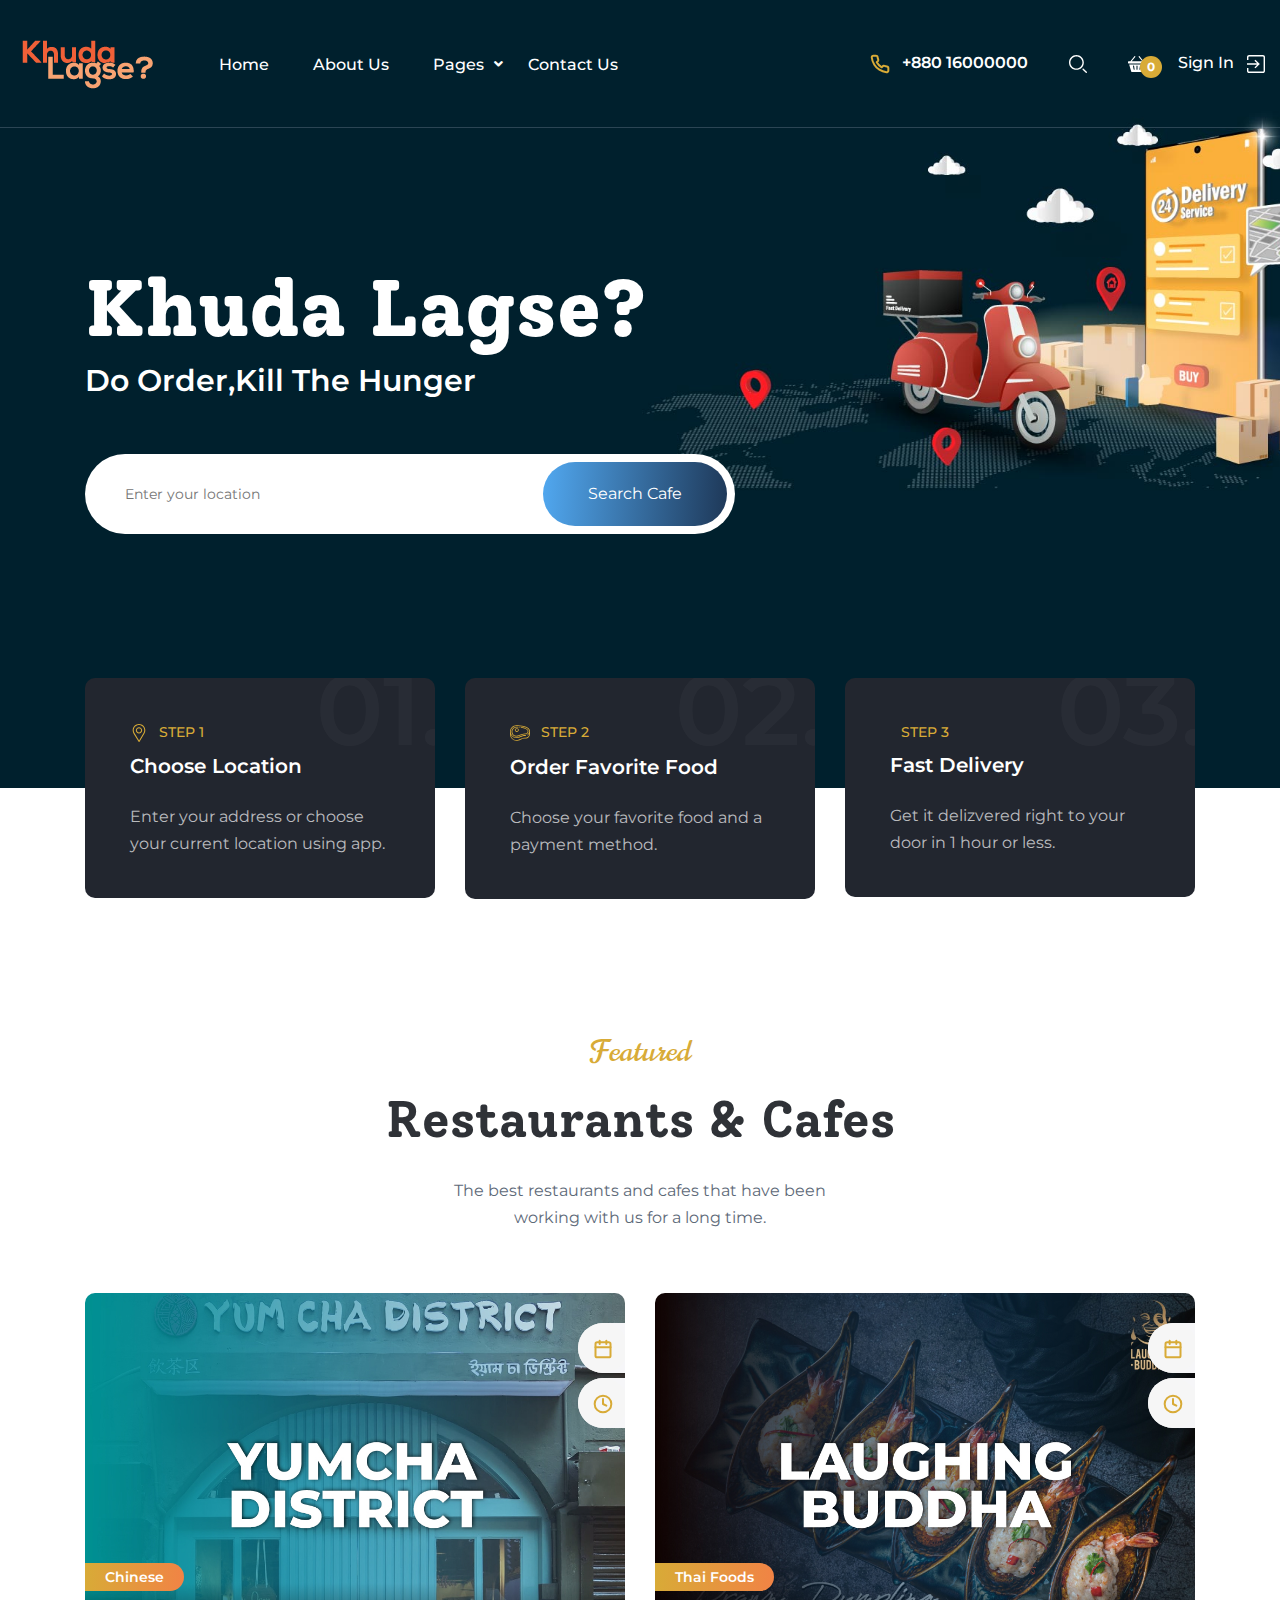
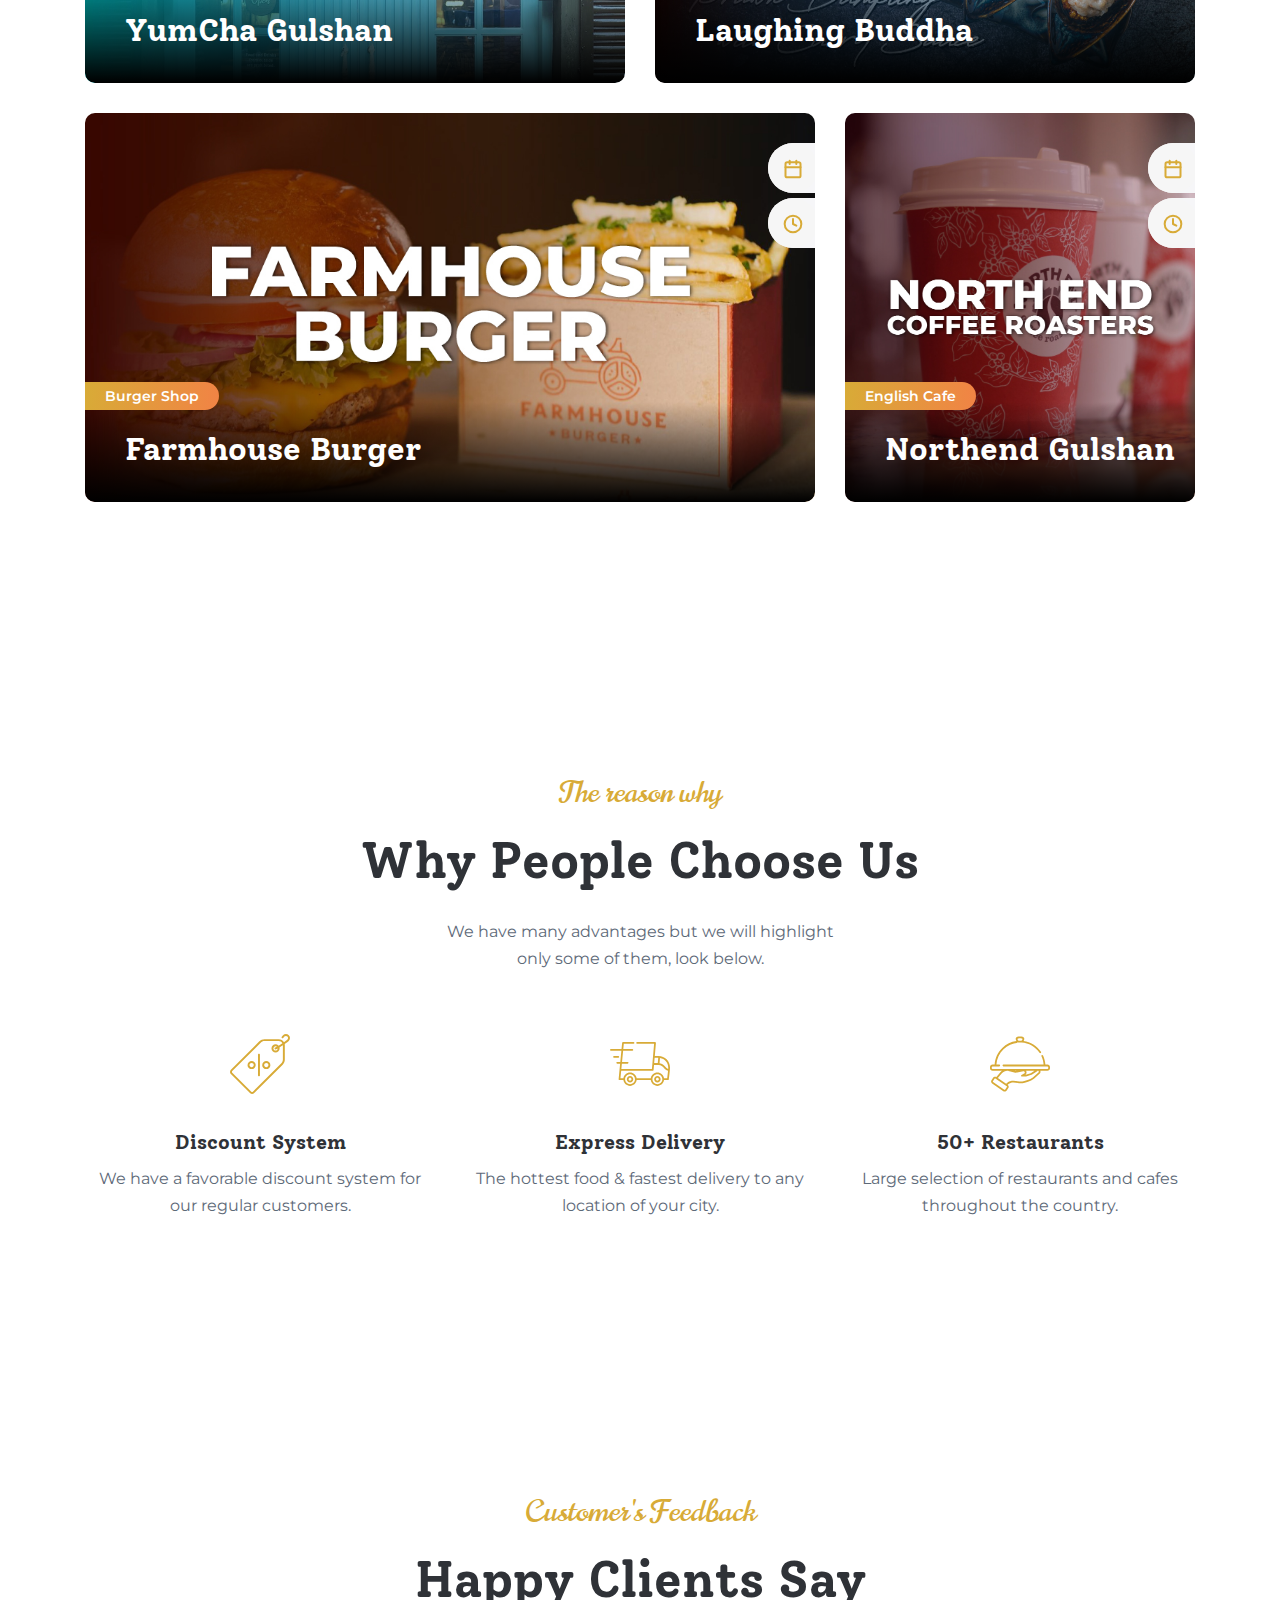
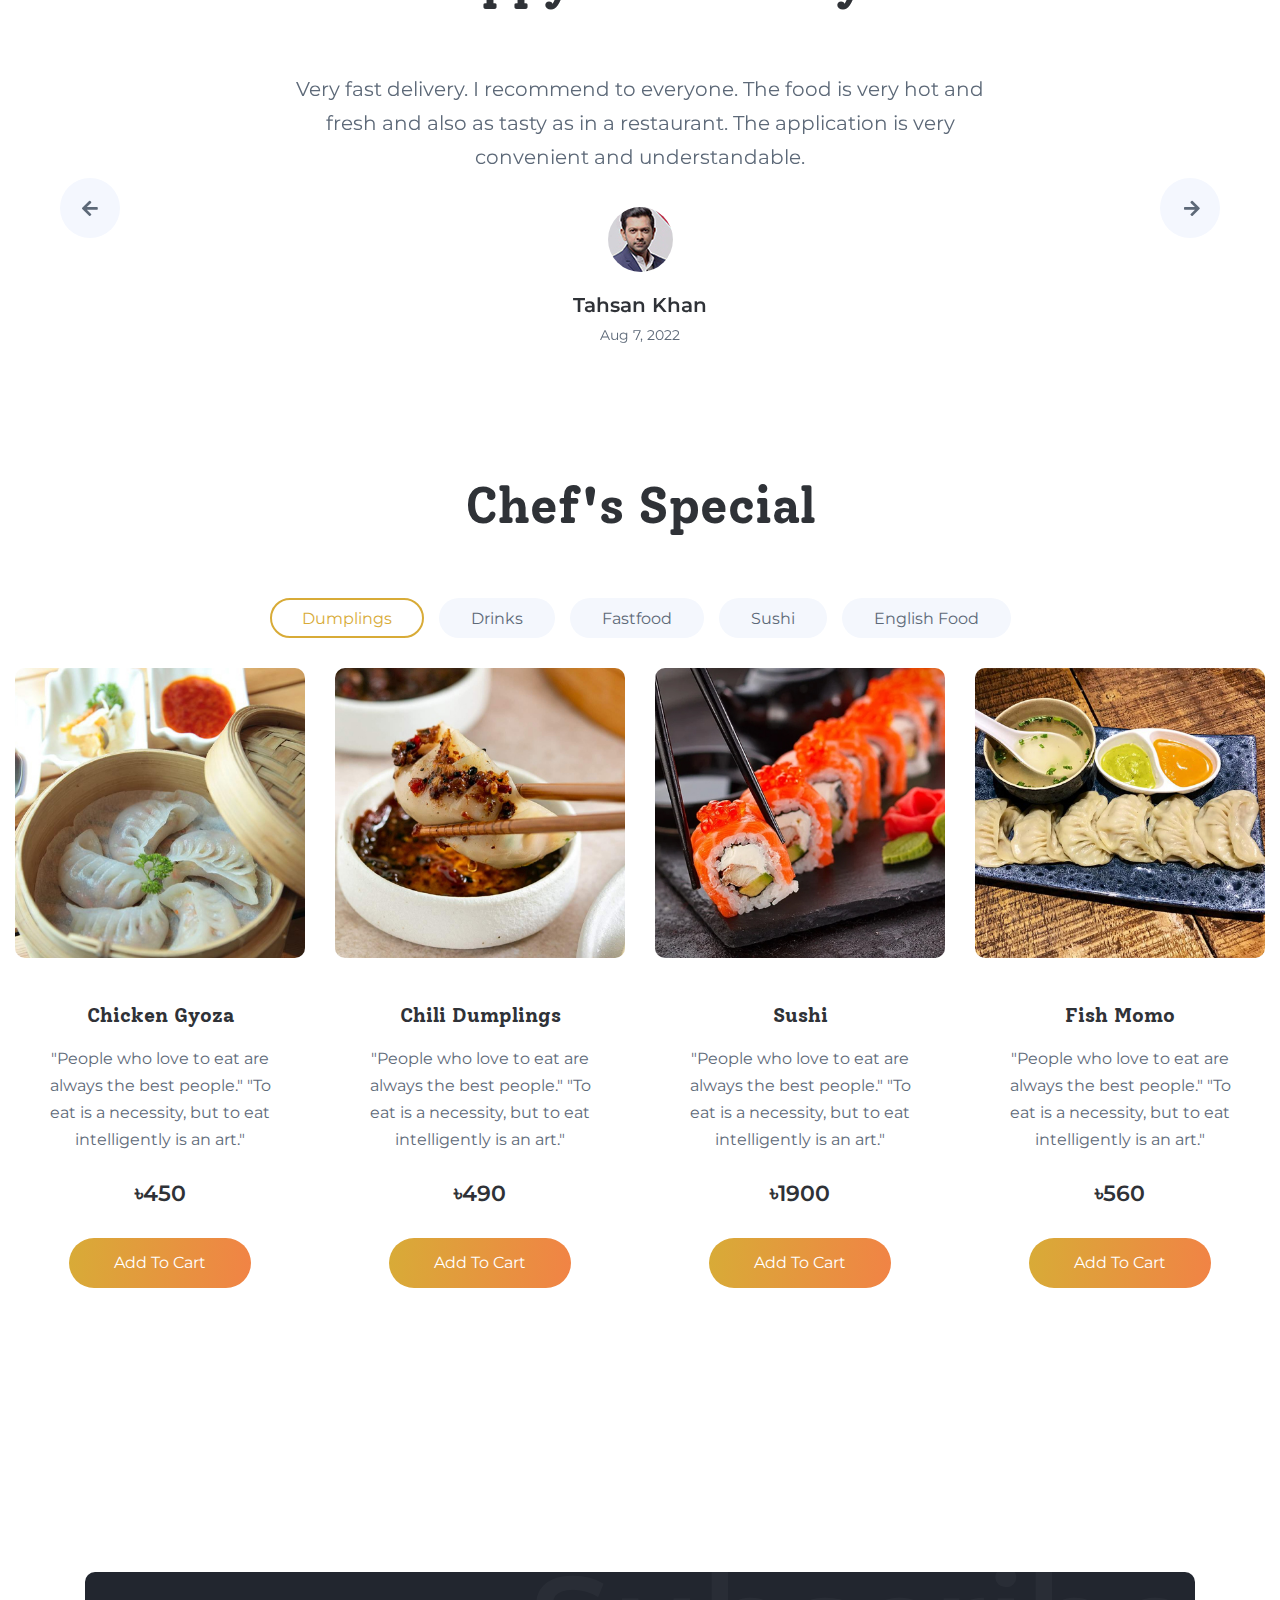
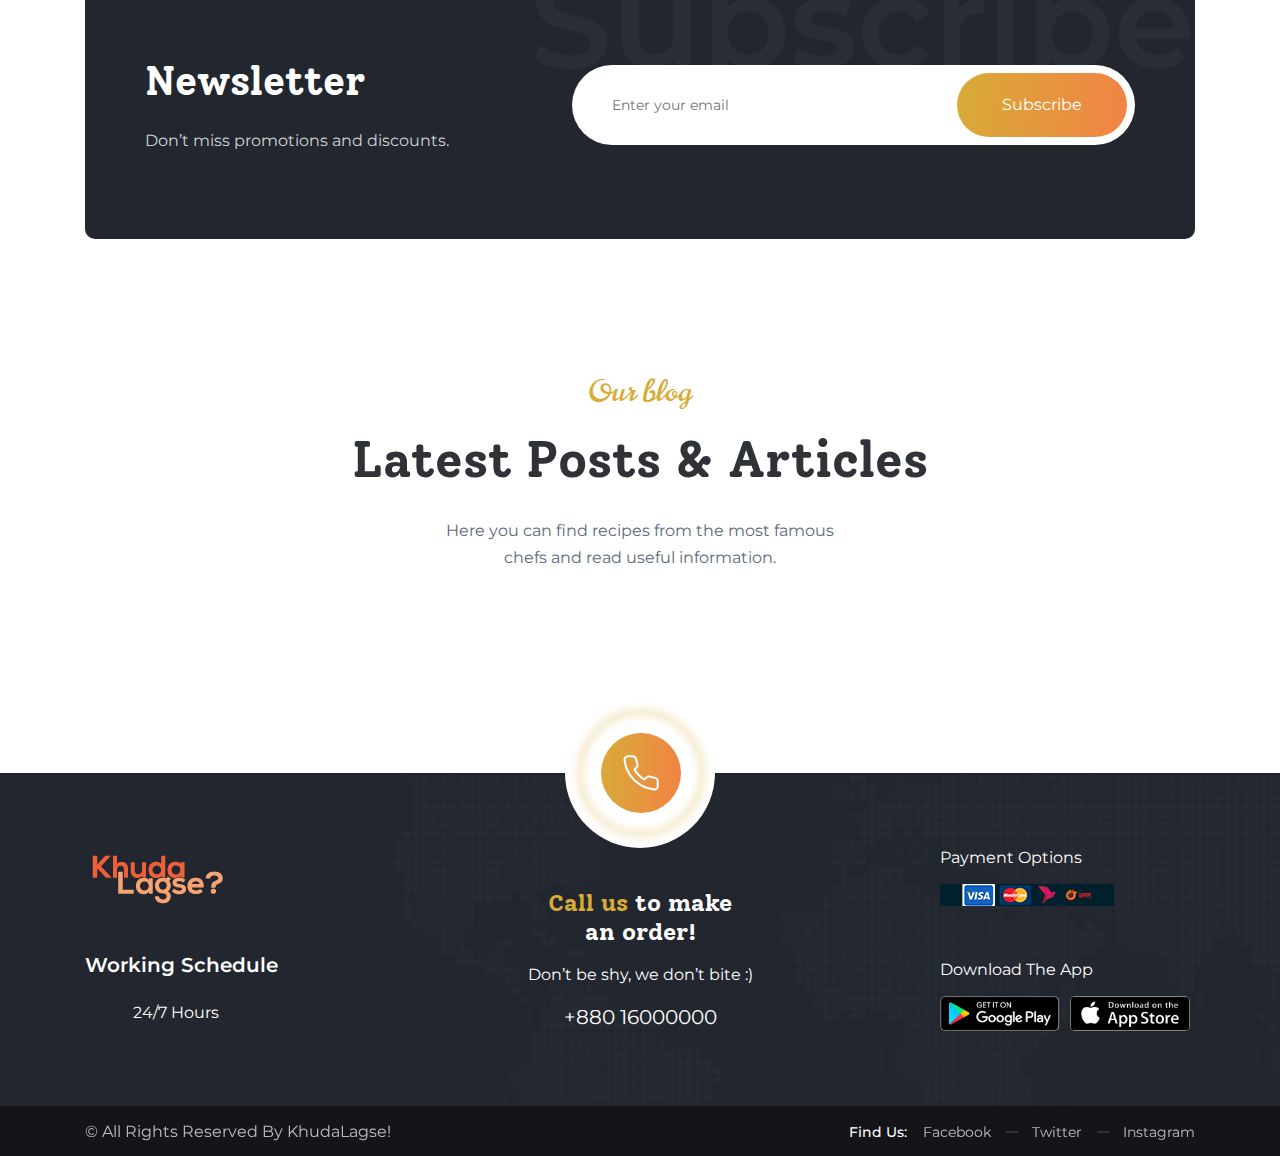
==== commit ff9324c5: "added" ====
--- a/index.html
+++ b/index.html
@@ -425,7 +425,7 @@
                         <p>Very fast delivery. I recommend to everyone. The food is very hot and fresh and also as tasty
                             as in a restaurant. The application is very convenient and understandable.</p>
                         <div class="testimonial-by">
-                            <img src="/html/assets/images/Feedback/Tahsan.jpg" alt="">
+                            <img src="/assets/images/Feedback/Tahsan.jpg" alt="">
                             <h4 class="text-capitalize semi-bold">Tahsan Khan</h4>
                             <span>Aug 7, 2022</span>
                         </div>
@@ -435,7 +435,7 @@
                         <p>Very fast delivery. I recommend to everyone. The food is very hot and fresh and also as tasty
                             as in a restaurant. The application is very convenient and understandable.</p>
                         <div class="testimonial-by">
-                            <img src="/html/assets/images/Feedback/elon.jpg" alt="">
+                            <img src="/assets/images/Feedback/elon.jpg" alt="">
                             <h4 class="text-capitalize semi-bold">Elon Musk</h4>
                             <span>Aug 2, 2022</span>
                         </div>
@@ -445,7 +445,7 @@
                         <p>Very fast delivery. I recommend to everyone. The food is very hot and fresh and also as tasty
                             as in a restaurant. The application is very convenient and understandable.</p>
                         <div class="testimonial-by">
-                            <img src="/html/assets/images/Feedback/food ranger.jpg" alt="">
+                            <img src="/assets/images/Feedback/food ranger.jpg" alt="">
                             <h4 class="text-capitalize semi-bold">Food Ranger</h4>
                             <span>Aug 1, 2022</span>
                         </div>
@@ -481,7 +481,7 @@
                             <div class="col-lg-3 col-md-6 col-sm-6 meat">
                                 <div class="pd-item">
                                     <div class="pd-thumbnail">
-                                        <img src="/html/assets/images/Foods/Gyoza.jpg" alt="" class="w-100">
+                                        <img src="/assets/images/Foods/Gyoza.jpg" alt="" class="w-100">
                                     </div>
                                     <h3 class="semi-bold text-capitalize"><a href="restaurant-details.html"
                                             title="">Chicken Gyoza</a> </h3>
@@ -497,7 +497,7 @@
                             <div class="col-lg-3 col-md-6 col-sm-6 meat">
                                 <div class="pd-item">
                                     <div class="pd-thumbnail">
-                                        <img src="/html/assets/images/Foods/Chilli Dumplings.jpg" alt="" class="w-100">
+                                        <img src="/assets/images/Foods/Chilli Dumplings.jpg" alt="" class="w-100">
                                     </div>
                                     <h3 class="semi-bold text-capitalize"><a href="restaurant-details.html"
                                             title="">Chili Dumplings </a></h3>
@@ -512,7 +512,7 @@
                             <div class="col-lg-3 col-md-6 col-sm-6 meat">
                                 <div class="pd-item">
                                     <div class="pd-thumbnail">
-                                        <img src="/html/assets/images/Foods/Sushi.jpg" alt="" class="w-100">
+                                        <img src="/assets/images/Foods/Sushi.jpg" alt="" class="w-100">
                                     </div>
                                     <h3 class="semi-bold text-capitalize"><a href="restaurant-details.html"
                                             title="">Sushi</a> </h3>
@@ -527,7 +527,7 @@
                             <div class="col-lg-3 col-md-6 col-sm-6 meat">
                                 <div class="pd-item">
                                     <div class="pd-thumbnail">
-                                        <img src="/html/assets/images/Foods/momo.jpg" alt="" class="w-100">
+                                        <img src="/assets/images/Foods/momo.jpg" alt="" class="w-100">
                                     </div>
                                     <h3 class="semi-bold text-capitalize"><a href="restaurant-details.html"
                                             title="">Fish Momo</a> </h3>
@@ -542,7 +542,7 @@
                             <div class="col-lg-3 col-md-6 col-sm-6 sushi fastfood">
                                 <div class="pd-item">
                                     <div class="pd-thumbnail">
-                                        <img src="/html/assets/images/Foods/Frappe.jpg" alt="" class="w-100">
+                                        <img src="/assets/images/Foods/Frappe.jpg" alt="" class="w-100">
                                     </div>
                                     <h3 class="semi-bold text-capitalize"><a href="restaurant-details.html"
                                             title="">Frappe</a> </h3>
@@ -557,7 +557,7 @@
                             <div class="col-lg-3 col-md-6 col-sm-6 vegitarian fastfood">
                                 <div class="pd-item">
                                     <div class="pd-thumbnail">
-                                        <img src="/html/assets/images/Foods/croissant.jpg" alt="" class="w-100">
+                                        <img src="/assets/images/Foods/croissant.jpg" alt="" class="w-100">
                                     </div>
                                     <h3 class="semi-bold text-capitalize"><a href="restaurant-details.html" title="">Top
                                             Croissant</a> </h3>
@@ -572,7 +572,7 @@
                             <div class="col-lg-3 col-md-6 col-sm-6 sushi pizza vegitarian">
                                 <div class="pd-item">
                                     <div class="pd-thumbnail">
-                                        <img src="/html/assets/images/Foods/Frappe.jpg" alt="" class="w-100">
+                                        <img src="/assets/images/Foods/Frappe.jpg" alt="" class="w-100">
                                     </div>
                                     <h3 class="semi-bold text-capitalize"><a href="restaurant-details.html"
                                             title="">Frappe</a> </h3>
@@ -588,7 +588,7 @@
                             <div class="col-lg-3 col-md-6 col-sm-6 sushi pizza vegitarian">
                                 <div class="pd-item">
                                     <div class="pd-thumbnail">
-                                        <img src="/html/assets/images/Foods/oreo.jpg" alt="" class="w-100">
+                                        <img src="/assets/images/Foods/oreo.jpg" alt="" class="w-100">
                                     </div>
                                     <h3 class="semi-bold text-capitalize"><a href="restaurant-details.html"
                                             title="">Oreo Shake</a> </h3>
@@ -605,7 +605,7 @@
                             <div class="col-lg-3 col-md-6 col-sm-6 sushi pizza vegitarian">
                                 <div class="pd-item">
                                     <div class="pd-thumbnail">
-                                        <img src="/html/assets/images/Foods/mocktail.jpg" alt="" class="w-100">
+                                        <img src="/assets/images/Foods/mocktail.jpg" alt="" class="w-100">
                                     </div>
                                     <h3 class="semi-bold text-capitalize"><a href="restaurant-details.html"
                                             title="">Mocktail</a> </h3>
